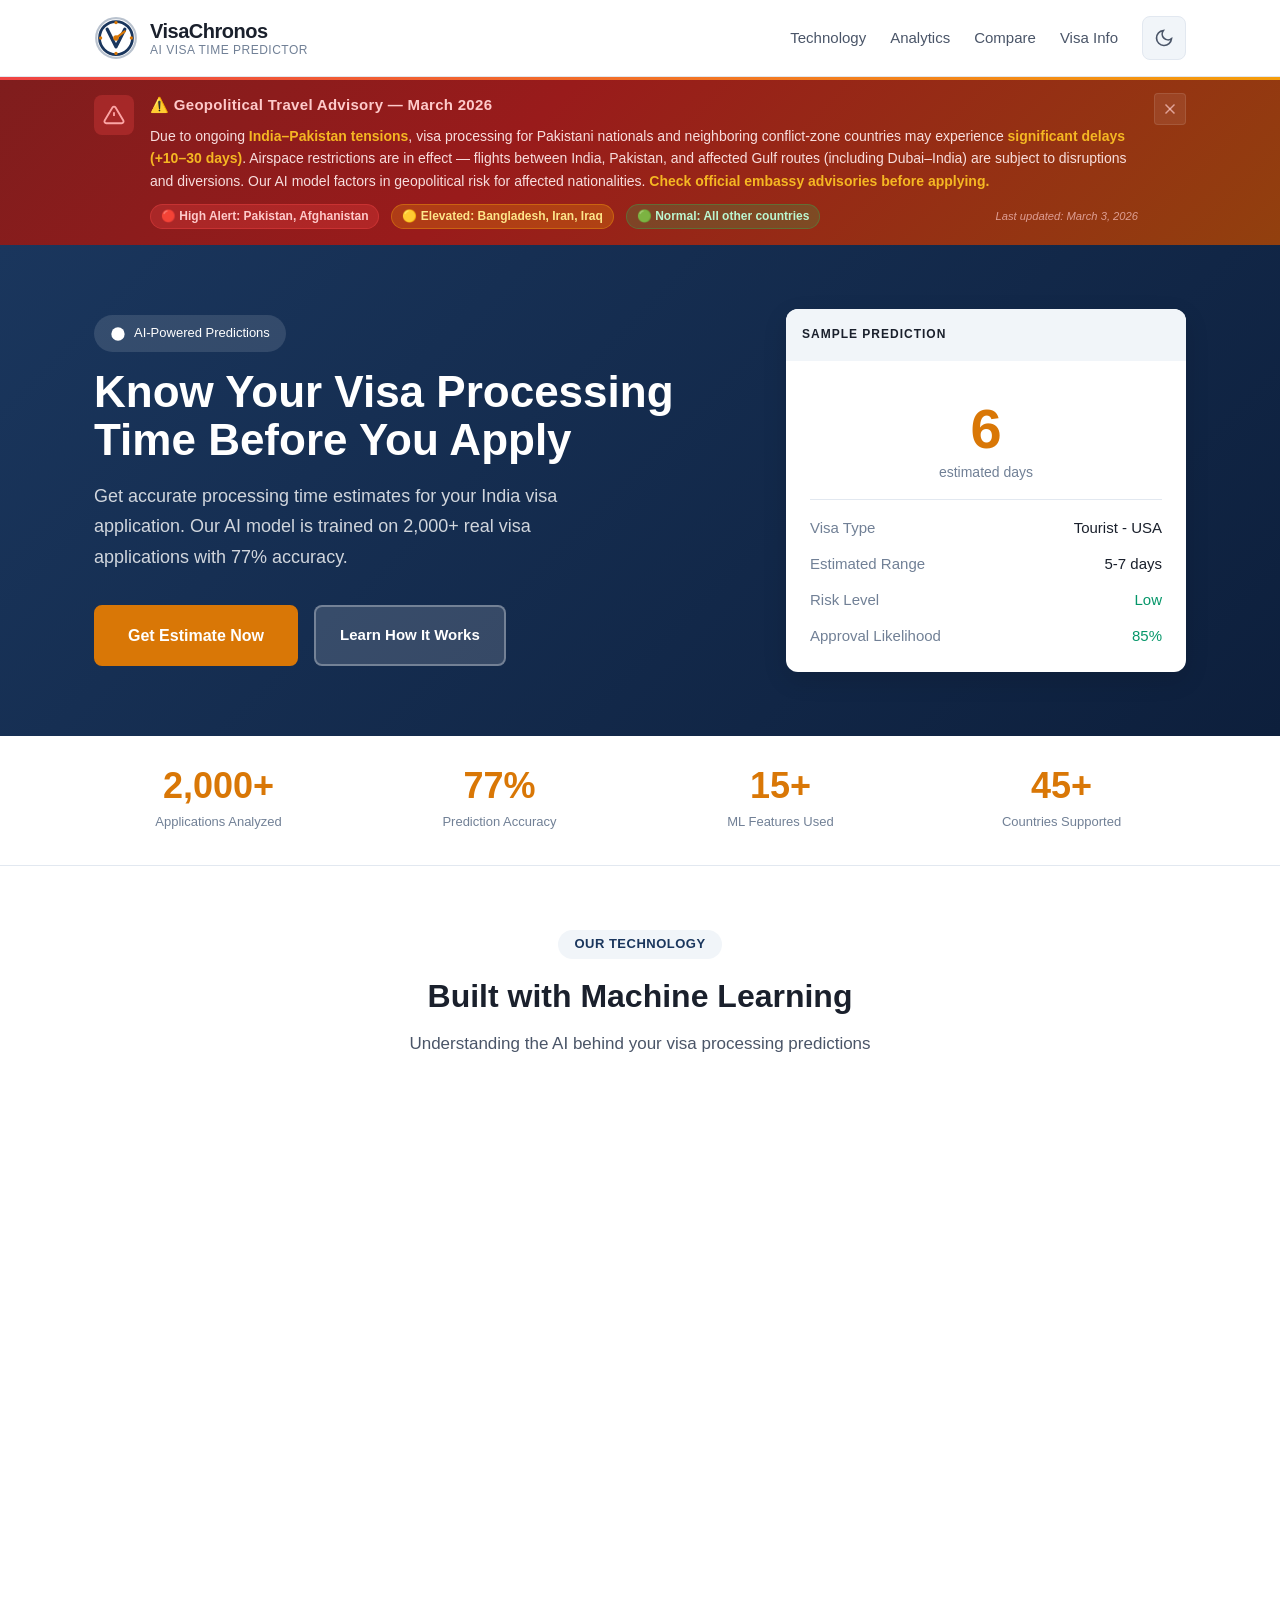
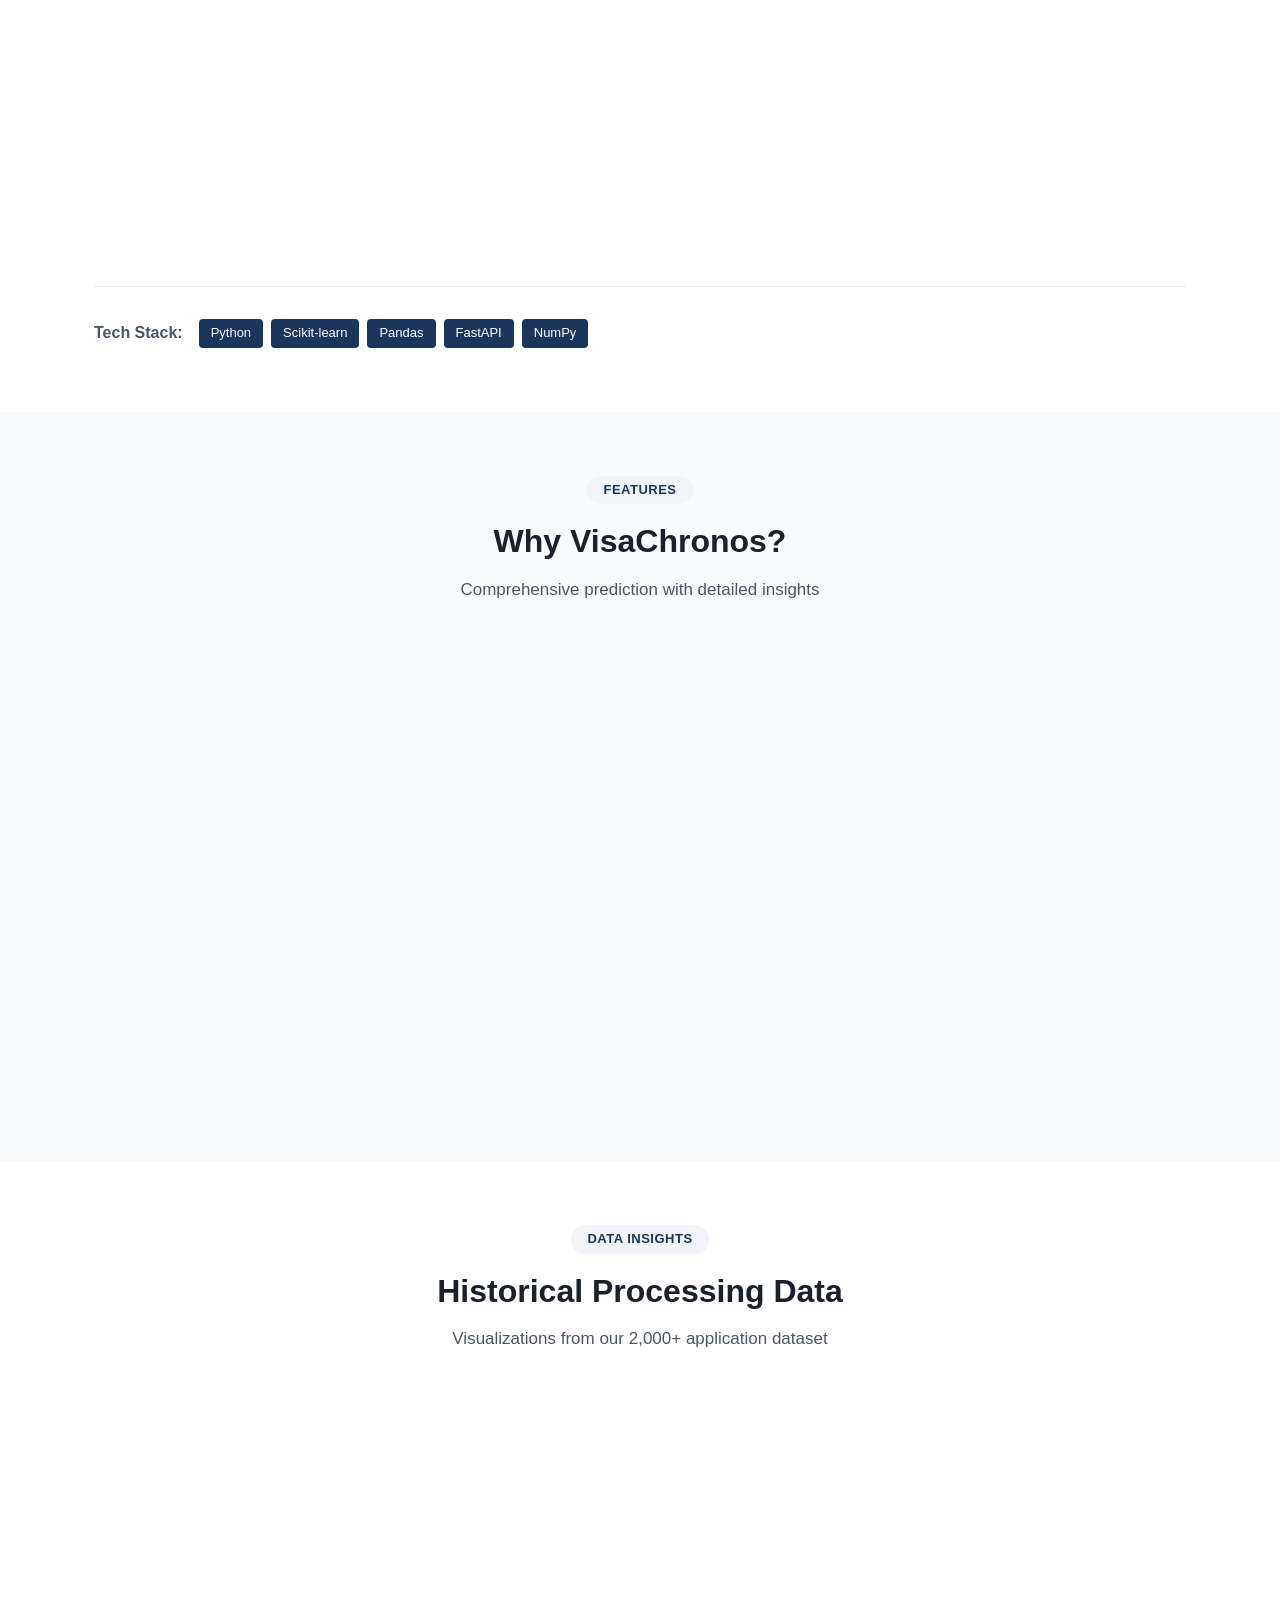
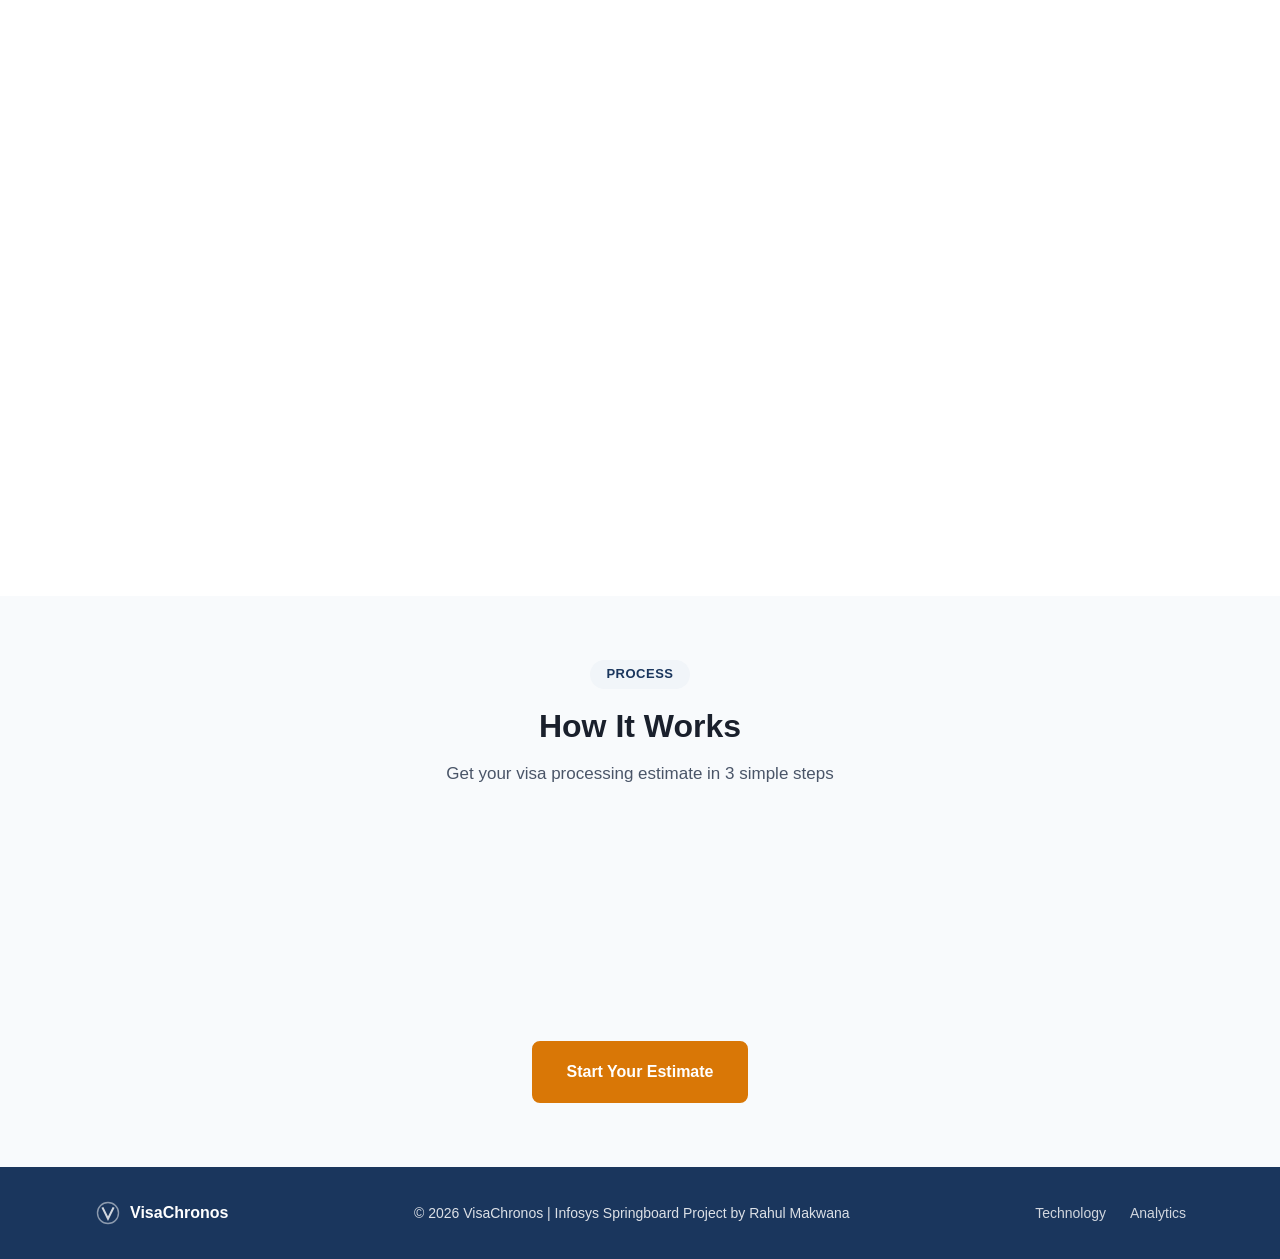
==== webapp/frontend/index.html @ 07a69739 "feat: Add geopolitical travel advisory banner & complete project knowledge guide - Added live travel" ====
<!DOCTYPE html>
<html lang="en">

<head>
    <meta charset="UTF-8">
    <meta name="viewport" content="width=device-width, initial-scale=1.0">
    <meta name="description"
        content="VisaChronos - AI-powered visa processing time prediction for India visa applications. Get accurate estimates based on 2,000+ real applications.">
    <title>VisaChronos | AI Visa Processing Time Predictor</title>
    <link rel="stylesheet" href="styles.css?v=20260212">
</head>

<body>
    <header class="header">
        <div class="container header__inner">
            <a href="/" class="logo">
                <!-- Premium Logo: Stylized VC monogram with clock element -->
                <svg class="logo__icon" width="40" height="40" viewBox="0 0 40 40" fill="none">
                    <!-- Outer ring - clock face -->
                    <circle cx="20" cy="20" r="18" stroke="currentColor" stroke-width="2" fill="none" opacity="0.3" />
                    <circle cx="20" cy="20" r="15" stroke="currentColor" stroke-width="2.5" fill="none" />
                    <!-- Clock hour markers -->
                    <circle cx="20" cy="6" r="1.5" fill="var(--accent)" />
                    <circle cx="34" cy="20" r="1.5" fill="var(--accent)" />
                    <circle cx="20" cy="34" r="1.5" fill="var(--accent)" />
                    <circle cx="6" cy="20" r="1.5" fill="var(--accent)" />
                    <!-- Stylized V shape - main element -->
                    <path d="M12 12L20 28L28 12" stroke="currentColor" stroke-width="3" stroke-linecap="round"
                        stroke-linejoin="round" fill="none" />
                    <!-- Center dot - clock center -->
                    <circle cx="20" cy="20" r="2.5" fill="var(--accent)" />
                    <!-- Clock hand pointing to time -->
                    <line x1="20" y1="20" x2="28" y2="14" stroke="var(--accent)" stroke-width="2"
                        stroke-linecap="round" />
                </svg>
                <div class="logo__text">
                    <span class="logo__name">VisaChronos</span>
                    <span class="logo__tagline">AI Visa Time Predictor</span>
                </div>
            </a>
            <nav class="nav">
                <a href="#technology" class="nav__link">Technology</a>
                <a href="#analytics" class="nav__link">Analytics</a>
                <a href="/compare.html" class="nav__link">Compare</a>
                <a href="/visa-info.html" class="nav__link">Visa Info</a>
                <button class="theme-toggle" id="theme-toggle" aria-label="Toggle dark mode">
                    <svg class="icon-moon" viewBox="0 0 24 24" fill="none" stroke="currentColor" stroke-width="2">
                        <path d="M21 12.79A9 9 0 1 1 11.21 3 7 7 0 0 0 21 12.79z" />
                    </svg>
                    <svg class="icon-sun" viewBox="0 0 24 24" fill="none" stroke="currentColor" stroke-width="2">
                        <circle cx="12" cy="12" r="5" />
                        <path
                            d="M12 1v2M12 21v2M4.22 4.22l1.42 1.42M18.36 18.36l1.42 1.42M1 12h2M21 12h2M4.22 19.78l1.42-1.42M18.36 5.64l1.42-1.42" />
                    </svg>
                </button>
            </nav>
        </div>
    </header>

    <!-- Geopolitical Travel Advisory Banner -->
    <div class="travel-advisory" id="travel-advisory">
        <div class="container travel-advisory__inner">
            <div class="travel-advisory__icon">
                <svg viewBox="0 0 24 24" width="22" height="22" fill="none" stroke="currentColor" stroke-width="2">
                    <path
                        d="M10.29 3.86L1.82 18a2 2 0 0 0 1.71 3h16.94a2 2 0 0 0 1.71-3L13.71 3.86a2 2 0 0 0-3.42 0z" />
                    <line x1="12" y1="9" x2="12" y2="13" />
                    <line x1="12" y1="17" x2="12.01" y2="17" />
                </svg>
            </div>
            <div class="travel-advisory__content">
                <div class="travel-advisory__title">⚠️ Geopolitical Travel Advisory — March 2026</div>
                <div class="travel-advisory__text">
                    Due to ongoing <strong>India–Pakistan tensions</strong>, visa processing for Pakistani nationals and
                    neighboring conflict-zone countries may experience <strong>significant delays (+10–30
                        days)</strong>.
                    Airspace restrictions are in effect — flights between India, Pakistan, and affected Gulf routes
                    (including Dubai–India) are subject to disruptions and diversions.
                    Our AI model factors in geopolitical risk for affected nationalities. <strong>Check official embassy
                        advisories before applying.</strong>
                </div>
                <div class="travel-advisory__meta">
                    <span class="travel-advisory__tag">🔴 High Alert: Pakistan, Afghanistan</span>
                    <span class="travel-advisory__tag travel-advisory__tag--warn">🟡 Elevated: Bangladesh, Iran,
                        Iraq</span>
                    <span class="travel-advisory__tag travel-advisory__tag--info">🟢 Normal: All other countries</span>
                    <span class="travel-advisory__updated">Last updated: March 3, 2026</span>
                </div>
            </div>
            <button class="travel-advisory__close"
                onclick="document.getElementById('travel-advisory').style.display='none'" aria-label="Close advisory">
                <svg viewBox="0 0 24 24" width="18" height="18" fill="none" stroke="currentColor" stroke-width="2">
                    <line x1="18" y1="6" x2="6" y2="18" />
                    <line x1="6" y1="6" x2="18" y2="18" />
                </svg>
            </button>
        </div>
    </div>

    <section class="hero">
        <div class="container hero__inner">
            <div class="hero__content">
                <span class="hero__badge">
                    <svg width="16" height="16" viewBox="0 0 24 24" fill="currentColor">
                        <circle cx="12" cy="12" r="10" />
                    </svg>
                    AI-Powered Predictions
                </span>
                <h1 class="hero__title">Know Your Visa Processing Time Before You Apply</h1>
                <p class="hero__subtitle">
                    Get accurate processing time estimates for your India visa application.
                    Our AI model is trained on 2,000+ real visa applications with 77% accuracy.
                </p>
                <div class="hero__actions">
                    <a href="/predict.html" class="btn btn--accent btn--large">Get Estimate Now</a>
                    <a href="#how-it-works" class="btn btn--ghost">Learn How It Works</a>
                </div>
            </div>

            <div class="demo-card">
                <div class="demo-card__header">Sample Prediction</div>
                <div class="demo-card__body">
                    <div class="demo-card__main">
                        <div class="demo-card__days">6</div>
                        <div class="demo-card__unit">estimated days</div>
                    </div>
                    <div class="demo-card__rows">
                        <div class="demo-card__row">
                            <span>Visa Type</span>
                            <span>Tourist - USA</span>
                        </div>
                        <div class="demo-card__row">
                            <span>Estimated Range</span>
                            <span>5-7 days</span>
                        </div>
                        <div class="demo-card__row">
                            <span>Risk Level</span>
                            <span class="text-success">Low</span>
                        </div>
                        <div class="demo-card__row">
                            <span>Approval Likelihood</span>
                            <span class="text-success">85%</span>
                        </div>
                    </div>
                </div>
            </div>
        </div>
    </section>

    <section class="stats-bar">
        <div class="container stats-bar__inner">
            <div class="stat">
                <div class="stat__value">2,000+</div>
                <div class="stat__label">Applications Analyzed</div>
            </div>
            <div class="stat">
                <div class="stat__value">77%</div>
                <div class="stat__label">Prediction Accuracy</div>
            </div>
            <div class="stat">
                <div class="stat__value">15+</div>
                <div class="stat__label">ML Features Used</div>
            </div>
            <div class="stat">
                <div class="stat__value">45+</div>
                <div class="stat__label">Countries Supported</div>
            </div>
        </div>
    </section>

    <!-- AI/ML Technology Section -->
    <section class="technology section" id="technology">
        <div class="container">
            <div class="section__header">
                <span class="section__badge">Our Technology</span>
                <h2 class="section__title">Built with Machine Learning</h2>
                <p class="section__subtitle">Understanding the AI behind your visa processing predictions</p>
            </div>

            <div class="tech-grid">
                <div class="tech-card tech-card--main reveal">
                    <div class="tech-card__icon">
                        <svg width="28" height="28" viewBox="0 0 28 28" fill="currentColor">
                            <rect x="2" y="2" width="10" height="10" rx="2" />
                            <rect x="16" y="2" width="10" height="10" rx="2" />
                            <rect x="2" y="16" width="10" height="10" rx="2" />
                            <rect x="16" y="16" width="10" height="10" rx="2" />
                        </svg>
                    </div>
                    <h3 class="tech-card__title">Linear Regression Model</h3>
                    <p class="tech-card__text">
                        Our core prediction engine uses Linear Regression trained on 2,000+ visa applications.
                        The model learns patterns between applicant features and actual processing times.
                    </p>
                    <div class="tech-card__stats">
                        <div class="tech-stat">
                            <span class="tech-stat__value">R² = 0.77</span>
                            <span class="tech-stat__label">Model Score</span>
                        </div>
                        <div class="tech-stat">
                            <span class="tech-stat__value">±2.1 days</span>
                            <span class="tech-stat__label">Error Margin</span>
                        </div>
                        <div class="tech-stat">
                            <span class="tech-stat__value">15+</span>
                            <span class="tech-stat__label">Features</span>
                        </div>
                    </div>
                </div>

                <div class="tech-card reveal">
                    <div class="tech-card__icon">
                        <svg width="24" height="24" viewBox="0 0 24 24" fill="currentColor">
                            <path d="M12 2L2 7l10 5 10-5-10-5zM2 17l10 5 10-5M2 12l10 5 10-5" />
                        </svg>
                    </div>
                    <h3 class="tech-card__title">Feature Engineering</h3>
                    <p class="tech-card__text">
                        15+ carefully engineered features including nationality, visa type,
                        seasonal patterns, and application completeness.
                    </p>
                </div>

                <div class="tech-card reveal">
                    <div class="tech-card__icon">
                        <svg width="24" height="24" viewBox="0 0 24 24" fill="currentColor">
                            <circle cx="12" cy="12" r="10" />
                            <path d="M12 6v6l4 2" stroke="white" stroke-width="2" fill="none" />
                        </svg>
                    </div>
                    <h3 class="tech-card__title">Real-Time Prediction</h3>
                    <p class="tech-card__text">
                        Instant predictions via our FastAPI backend. Get your estimate
                        in milliseconds with confidence intervals.
                    </p>
                </div>

                <div class="tech-card reveal">
                    <div class="tech-card__icon">
                        <svg width="24" height="24" viewBox="0 0 24 24" fill="currentColor">
                            <path d="M12 22s8-4 8-10V5l-8-3-8 3v7c0 6 8 10 8 10z" />
                        </svg>
                    </div>
                    <h3 class="tech-card__title">Risk Assessment</h3>
                    <p class="tech-card__text">
                        Custom scoring algorithm evaluates your application profile
                        to estimate approval likelihood and identify risk factors.
                    </p>
                </div>
            </div>

            <div class="tech-stack">
                <span class="tech-stack__label">Tech Stack:</span>
                <div class="tech-stack__items">
                    <span class="tech-badge">Python</span>
                    <span class="tech-badge">Scikit-learn</span>
                    <span class="tech-badge">Pandas</span>
                    <span class="tech-badge">FastAPI</span>
                    <span class="tech-badge">NumPy</span>
                </div>
            </div>
        </div>
    </section>

    <!-- Features Section -->
    <section class="features section" id="features">
        <div class="container">
            <div class="section__header">
                <span class="section__badge">Features</span>
                <h2 class="section__title">Why VisaChronos?</h2>
                <p class="section__subtitle">Comprehensive prediction with detailed insights</p>
            </div>

            <div class="features__grid">
                <div class="feature-card reveal">
                    <div class="feature-card__number">01</div>
                    <h3 class="feature-card__title">AI-Powered Predictions</h3>
                    <p class="feature-card__text">
                        Machine learning model trained on thousands of real visa applications for accurate estimates.
                    </p>
                </div>

                <div class="feature-card reveal">
                    <div class="feature-card__number">02</div>
                    <h3 class="feature-card__title">Historical Comparison</h3>
                    <p class="feature-card__text">
                        Compare your estimate with country and visa type averages from our dataset.
                    </p>
                </div>

                <div class="feature-card reveal">
                    <div class="feature-card__number">03</div>
                    <h3 class="feature-card__title">Confidence Intervals</h3>
                    <p class="feature-card__text">
                        Get not just a single estimate, but a range showing minimum and maximum expected days.
                    </p>
                </div>

                <div class="feature-card reveal">
                    <div class="feature-card__number">04</div>
                    <h3 class="feature-card__title">Risk Assessment</h3>
                    <p class="feature-card__text">
                        Custom scoring algorithm estimates approval likelihood based on your profile.
                    </p>
                </div>

                <div class="feature-card reveal">
                    <div class="feature-card__number">05</div>
                    <h3 class="feature-card__title">Seasonal Adjustments</h3>
                    <p class="feature-card__text">
                        Model accounts for peak season (Oct-Mar) when processing times increase 20-30%.
                    </p>
                </div>

                <div class="feature-card reveal">
                    <div class="feature-card__number">06</div>
                    <h3 class="feature-card__title">Timeline Visualization</h3>
                    <p class="feature-card__text">
                        Visual timeline showing your application date and expected completion date.
                    </p>
                </div>
            </div>
        </div>
    </section>

    <!-- Analytics Section -->
    <section class="analytics section" id="analytics">
        <div class="container">
            <div class="section__header">
                <span class="section__badge">Data Insights</span>
                <h2 class="section__title">Historical Processing Data</h2>
                <p class="section__subtitle">Visualizations from our 2,000+ application dataset</p>
            </div>

            <div class="charts-grid">
                <div class="chart-card reveal">
                    <div class="chart-card__header">
                        <div class="chart-card__title">Processing Time by Visa Type</div>
                        <div class="chart-card__subtitle">Average days per visa category</div>
                    </div>
                    <div class="bar-chart">
                        <div class="bar-chart__item">
                            <div class="bar-chart__value">6.2</div>
                            <div class="bar-chart__bar" style="height: 52%"></div>
                            <div class="bar-chart__label">Tourist</div>
                        </div>
                        <div class="bar-chart__item">
                            <div class="bar-chart__value">8.5</div>
                            <div class="bar-chart__bar" style="height: 71%"></div>
                            <div class="bar-chart__label">Business</div>
                        </div>
                        <div class="bar-chart__item">
                            <div class="bar-chart__value">12.3</div>
                            <div class="bar-chart__bar bar-chart__bar--accent" style="height: 100%"></div>
                            <div class="bar-chart__label">Student</div>
                        </div>
                        <div class="bar-chart__item">
                            <div class="bar-chart__value">10.1</div>
                            <div class="bar-chart__bar" style="height: 82%"></div>
                            <div class="bar-chart__label">Employment</div>
                        </div>
                        <div class="bar-chart__item">
                            <div class="bar-chart__value">5.8</div>
                            <div class="bar-chart__bar" style="height: 47%"></div>
                            <div class="bar-chart__label">Medical</div>
                        </div>
                    </div>
                </div>

                <div class="chart-card reveal">
                    <div class="chart-card__header">
                        <div class="chart-card__title">Seasonal Processing Trends</div>
                        <div class="chart-card__subtitle">Monthly variation in processing times</div>
                    </div>
                    <div class="bar-chart">
                        <div class="bar-chart__item">
                            <div class="bar-chart__value">9.2</div>
                            <div class="bar-chart__bar bar-chart__bar--accent" style="height: 92%"></div>
                            <div class="bar-chart__label">Oct</div>
                        </div>
                        <div class="bar-chart__item">
                            <div class="bar-chart__value">10.1</div>
                            <div class="bar-chart__bar bar-chart__bar--accent" style="height: 100%"></div>
                            <div class="bar-chart__label">Nov</div>
                        </div>
                        <div class="bar-chart__item">
                            <div class="bar-chart__value">9.8</div>
                            <div class="bar-chart__bar bar-chart__bar--accent" style="height: 97%"></div>
                            <div class="bar-chart__label">Dec</div>
                        </div>
                        <div class="bar-chart__item">
                            <div class="bar-chart__value">7.2</div>
                            <div class="bar-chart__bar" style="height: 72%"></div>
                            <div class="bar-chart__label">Apr</div>
                        </div>
                        <div class="bar-chart__item">
                            <div class="bar-chart__value">6.5</div>
                            <div class="bar-chart__bar" style="height: 65%"></div>
                            <div class="bar-chart__label">Jul</div>
                        </div>
                    </div>
                    <div class="mini-stats">
                        <div class="mini-stat">
                            <div class="mini-stat__value">+28%</div>
                            <div class="mini-stat__label">Peak Impact</div>
                        </div>
                        <div class="mini-stat">
                            <div class="mini-stat__value">Oct-Mar</div>
                            <div class="mini-stat__label">Peak Months</div>
                        </div>
                        <div class="mini-stat">
                            <div class="mini-stat__value">Apr-Sep</div>
                            <div class="mini-stat__label">Off-Peak</div>
                        </div>
                    </div>
                </div>

                <div class="chart-card chart-card--full reveal">
                    <div class="chart-card__header">
                        <div class="chart-card__title">Processing Time by Nationality</div>
                        <div class="chart-card__subtitle">Average days for top 8 countries</div>
                    </div>
                    <div class="bar-chart">
                        <div class="bar-chart__item">
                            <div class="bar-chart__value">6.8</div>
                            <div class="bar-chart__bar" style="height: 56%"></div>
                            <div class="bar-chart__label">USA</div>
                        </div>
                        <div class="bar-chart__item">
                            <div class="bar-chart__value">7.2</div>
                            <div class="bar-chart__bar" style="height: 60%"></div>
                            <div class="bar-chart__label">UK</div>
                        </div>
                        <div class="bar-chart__item">
                            <div class="bar-chart__value">8.5</div>
                            <div class="bar-chart__bar" style="height: 71%"></div>
                            <div class="bar-chart__label">Australia</div>
                        </div>
                        <div class="bar-chart__item">
                            <div class="bar-chart__value">9.1</div>
                            <div class="bar-chart__bar" style="height: 76%"></div>
                            <div class="bar-chart__label">Germany</div>
                        </div>
                        <div class="bar-chart__item">
                            <div class="bar-chart__value">10.2</div>
                            <div class="bar-chart__bar bar-chart__bar--accent" style="height: 85%"></div>
                            <div class="bar-chart__label">China</div>
                        </div>
                        <div class="bar-chart__item">
                            <div class="bar-chart__value">5.5</div>
                            <div class="bar-chart__bar" style="height: 46%"></div>
                            <div class="bar-chart__label">Nepal</div>
                        </div>
                        <div class="bar-chart__item">
                            <div class="bar-chart__value">5.8</div>
                            <div class="bar-chart__bar" style="height: 48%"></div>
                            <div class="bar-chart__label">Sri Lanka</div>
                        </div>
                        <div class="bar-chart__item">
                            <div class="bar-chart__value">12.0</div>
                            <div class="bar-chart__bar bar-chart__bar--accent" style="height: 100%"></div>
                            <div class="bar-chart__label">Russia</div>
                        </div>
                    </div>
                </div>
            </div>
        </div>
    </section>

    <!-- How It Works -->
    <section class="steps section" id="how-it-works">
        <div class="container">
            <div class="section__header">
                <span class="section__badge">Process</span>
                <h2 class="section__title">How It Works</h2>
                <p class="section__subtitle">Get your visa processing estimate in 3 simple steps</p>
            </div>

            <div class="steps__grid">
                <div class="step reveal">
                    <div class="step__line"></div>
                    <div class="step__number">1</div>
                    <h3 class="step__title">Enter Your Details</h3>
                    <p class="step__text">
                        Fill in your nationality, visa type, and application details in our simple form.
                    </p>
                </div>

                <div class="step reveal">
                    <div class="step__line"></div>
                    <div class="step__number">2</div>
                    <h3 class="step__title">AI Analysis</h3>
                    <p class="step__text">
                        Our ML model analyzes your profile against 2,000+ historical applications.
                    </p>
                </div>

                <div class="step reveal">
                    <div class="step__number">3</div>
                    <h3 class="step__title">Get Your Estimate</h3>
                    <p class="step__text">
                        Receive your predicted processing time, risk assessment, and comparison data.
                    </p>
                </div>
            </div>

            <div class="steps__cta">
                <a href="/predict.html" class="btn btn--accent btn--large">Start Your Estimate</a>
            </div>
        </div>
    </section>

    <footer class="footer">
        <div class="container footer__inner">
            <div class="footer__brand">
                <svg width="28" height="28" viewBox="0 0 40 40" fill="none">
                    <circle cx="20" cy="20" r="15" stroke="rgba(255,255,255,0.5)" stroke-width="2" fill="none" />
                    <path d="M12 12L20 28L28 12" stroke="rgba(255,255,255,0.8)" stroke-width="3" fill="none" />
                </svg>
                <span>VisaChronos</span>
            </div>
            <p class="footer__text">© 2026 VisaChronos | Infosys Springboard Project by Rahul Makwana</p>
            <div class="footer__links">
                <a href="#technology" class="footer__link">Technology</a>
                <a href="#analytics" class="footer__link">Analytics</a>
            </div>
        </div>
    </footer>

    <!-- Back to Top Button -->
    <button id="back-to-top" class="back-to-top" aria-label="Back to top">
        <svg viewBox="0 0 24 24" fill="none" stroke="currentColor" stroke-width="2.5" stroke-linecap="round"
            stroke-linejoin="round">
            <path d="M18 15l-6-6-6 6" />
        </svg>
    </button>

    <script src="app.js?v=20260211"></script>
</body>

</html>
---- webapp/frontend/styles.css ----
/* 
   VisaChronos - AI Visa Processing Time Predictor
   Professional Design with Dark/Light Theme Toggle
   Author: Rahul Makwana | Infosys Springboard
*/

/* ============================================
   CSS VARIABLES - LIGHT THEME (Default)
   ============================================ */
:root {
  /* Primary Colors */
  --primary: #1a365d;
  --primary-light: #2c5282;
  --primary-dark: #0d1f3c;

  /* Accent */
  --accent: #d97706;
  --accent-light: #f59e0b;
  --accent-dark: #b45309;

  /* Text */
  --text-primary: #1a202c;
  --text-secondary: #4a5568;
  --text-muted: #718096;

  /* Backgrounds */
  --bg-body: #f8fafc;
  --bg-card: #ffffff;
  --bg-elevated: #f1f5f9;

  /* Borders */
  --border: #e2e8f0;
  --border-strong: #cbd5e0;

  /* Status Colors */
  --success: #059669;
  --warning: #d97706;
  --danger: #dc2626;

  /* Spacing */
  --space-1: 4px;
  --space-2: 8px;
  --space-3: 12px;
  --space-4: 16px;
  --space-5: 24px;
  --space-6: 32px;
  --space-8: 48px;
  --space-10: 64px;

  /* Typography */
  --font-sans: -apple-system, BlinkMacSystemFont, "Segoe UI", Roboto, "Helvetica Neue", Arial, sans-serif;
  --font-mono: "SF Mono", Consolas, "Liberation Mono", Menlo, monospace;

  /* Borders */
  --radius-sm: 4px;
  --radius-md: 8px;
  --radius-lg: 12px;
  --radius-full: 9999px;

  /* Shadows */
  --shadow-sm: 0 1px 2px rgba(0, 0, 0, 0.05);
  --shadow-md: 0 4px 12px rgba(0, 0, 0, 0.08);
  --shadow-lg: 0 8px 24px rgba(0, 0, 0, 0.12);

  /* Transitions */
  --transition-fast: 0.15s ease;
  --transition-normal: 0.25s ease;
  --transition-slow: 0.4s ease;
}

/* ============================================
   DARK THEME
   ============================================ */
[data-theme="dark"] {
  --primary: #60a5fa;
  --primary-light: #93c5fd;
  --primary-dark: #3b82f6;

  --accent: #fbbf24;
  --accent-light: #fcd34d;
  --accent-dark: #f59e0b;

  --text-primary: #f1f5f9;
  --text-secondary: #cbd5e0;
  --text-muted: #94a3b8;

  --bg-body: #0f172a;
  --bg-card: #1e293b;
  --bg-elevated: #334155;

  --border: #334155;
  --border-strong: #475569;

  --shadow-sm: 0 1px 2px rgba(0, 0, 0, 0.3);
  --shadow-md: 0 4px 12px rgba(0, 0, 0, 0.4);
  --shadow-lg: 0 8px 24px rgba(0, 0, 0, 0.5);
}

/* ============================================
   BASE RESET
   ============================================ */
*,
*::before,
*::after {
  box-sizing: border-box;
  margin: 0;
  padding: 0;
}

html {
  font-size: 16px;
  scroll-behavior: smooth;
  -webkit-font-smoothing: antialiased;
}

body {
  font-family: var(--font-sans);
  background: var(--bg-body);
  color: var(--text-primary);
  line-height: 1.6;
  min-height: 100vh;
  transition: background var(--transition-normal), color var(--transition-normal);
}

a {
  color: var(--primary);
  text-decoration: none;
  transition: color var(--transition-fast);
}

a:hover {
  color: var(--primary-light);
}

img {
  max-width: 100%;
}

button {
  font-family: inherit;
  cursor: pointer;
  border: none;
  background: none;
}

/* ============================================
   LAYOUT
   ============================================ */
.container {
  max-width: 1140px;
  margin: 0 auto;
  padding: 0 var(--space-5);
}

.section {
  padding: var(--space-10) 0;
}

.section__header {
  text-align: center;
  margin-bottom: var(--space-8);
}

.section__badge {
  display: inline-block;
  background: var(--bg-elevated);
  color: var(--primary);
  padding: var(--space-1) var(--space-4);
  border-radius: var(--radius-full);
  font-size: 0.8125rem;
  font-weight: 600;
  text-transform: uppercase;
  letter-spacing: 0.5px;
  margin-bottom: var(--space-3);
}

.section__title {
  font-size: 2rem;
  font-weight: 700;
  color: var(--text-primary);
  margin-bottom: var(--space-2);
}

.section__subtitle {
  color: var(--text-secondary);
  font-size: 1.0625rem;
  max-width: 600px;
  margin: 0 auto;
}

/* ============================================
   HEADER
   ============================================ */
.header {
  background: var(--bg-card);
  border-bottom: 1px solid var(--border);
  padding: var(--space-4) 0;
  position: sticky;
  top: 0;
  z-index: 100;
  transition: background var(--transition-normal), border var(--transition-normal);
}

.header__inner {
  display: flex;
  align-items: center;
  justify-content: space-between;
}

/* Logo */
.logo {
  display: flex;
  align-items: center;
  gap: var(--space-3);
  text-decoration: none !important;
  border: none !important;
}

.logo:hover {
  text-decoration: none !important;
  border: none !important;
}

.logo__icon {
  width: 44px;
  height: 44px;
  flex-shrink: 0;
}

.logo__text {
  display: flex;
  flex-direction: column;
  line-height: 1.2;
}

.logo__name {
  font-weight: 700;
  font-size: 1.25rem;
  color: var(--text-primary);
  letter-spacing: -0.5px;
  text-decoration: none !important;
}

.logo__tagline {
  font-size: 0.75rem;
  /* Increased from 0.6875rem */
  color: var(--text-muted);
  text-transform: uppercase;
  letter-spacing: 0.5px;
  text-decoration: none !important;
}

/* Navigation */
.nav {
  display: flex;
  align-items: center;
  gap: var(--space-5);
}

.nav__link {
  color: var(--text-secondary);
  font-size: 0.9375rem;
  font-weight: 500;
  padding: var(--space-2) 0;
  position: relative;
}

.nav__link::after {
  content: '';
  position: absolute;
  bottom: 0;
  left: 0;
  width: 0;
  height: 2px;
  background: var(--accent);
  transition: width var(--transition-normal);
}

.nav__link:hover {
  color: var(--text-primary);
  text-decoration: none;
}

.nav__link:hover::after {
  width: 100%;
}

/* Theme Toggle */
.theme-toggle {
  width: 44px;
  height: 44px;
  border-radius: var(--radius-md);
  display: flex;
  align-items: center;
  justify-content: center;
  background: var(--bg-elevated);
  border: 1px solid var(--border);
  color: var(--text-secondary);
  cursor: pointer;
  transition: all var(--transition-fast);
}

.theme-toggle:hover {
  background: var(--bg-card);
  color: var(--accent);
  border-color: var(--accent);
}

.theme-toggle svg {
  width: 20px;
  height: 20px;
}

.theme-toggle .icon-moon {
  display: block;
}

.theme-toggle .icon-sun {
  display: none;
}

[data-theme="dark"] .theme-toggle .icon-moon {
  display: none;
}

[data-theme="dark"] .theme-toggle .icon-sun {
  display: block;
}

/* ============================================
   BUTTONS
   ============================================ */
.btn {
  display: inline-flex;
  align-items: center;
  justify-content: center;
  gap: var(--space-2);
  padding: var(--space-3) var(--space-5);
  font-size: 0.9375rem;
  font-weight: 600;
  border-radius: var(--radius-md);
  border: 2px solid transparent;
  cursor: pointer;
  transition: all var(--transition-fast);
  text-decoration: none;
}

.btn:hover {
  transform: translateY(-2px);
  text-decoration: none;
}

.btn:active {
  transform: translateY(0);
}

.btn--primary {
  background: var(--primary);
  color: white;
  border-color: var(--primary);
}

.btn--primary:hover {
  background: var(--primary-light);
  border-color: var(--primary-light);
}

.btn--accent {
  background: var(--accent);
  color: white;
  border-color: var(--accent);
}

.btn--accent:hover {
  background: var(--accent-light);
  border-color: var(--accent-light);
}

.btn--outline {
  background: transparent;
  color: var(--text-primary);
  border-color: var(--border-strong);
}

.btn--outline:hover {
  background: var(--bg-elevated);
  border-color: var(--primary);
  color: var(--primary);
}

.btn--ghost {
  background: rgba(255, 255, 255, 0.15);
  color: white;
  border-color: rgba(255, 255, 255, 0.3);
}

.btn--ghost:hover {
  background: rgba(255, 255, 255, 0.25);
  border-color: rgba(255, 255, 255, 0.5);
}

.btn--large {
  padding: var(--space-4) var(--space-6);
  font-size: 1rem;
}

.btn svg {
  width: 18px;
  height: 18px;
}

/* ============================================
   HERO
   ============================================ */
.hero {
  background: linear-gradient(135deg, #1a365d 0%, #0d1f3c 100%);
  color: white;
  padding: var(--space-10) 0;
  position: relative;
  overflow: hidden;
}

[data-theme="dark"] .hero {
  background: linear-gradient(135deg, #1e293b 0%, #0f172a 100%);
}

.hero__inner {
  display: grid;
  grid-template-columns: 1fr 400px;
  gap: var(--space-8);
  align-items: center;
}

.hero__badge {
  display: inline-flex;
  align-items: center;
  gap: var(--space-2);
  background: rgba(255, 255, 255, 0.12);
  padding: var(--space-2) var(--space-4);
  border-radius: var(--radius-full);
  font-size: 0.8125rem;
  font-weight: 500;
  margin-bottom: var(--space-4);
  animation: fadeInDown 0.6s ease;
}

.hero__title {
  font-size: 2.75rem;
  font-weight: 700;
  line-height: 1.1;
  margin-bottom: var(--space-4);
  animation: fadeInUp 0.6s ease 0.1s both;
}

.hero__subtitle {
  font-size: 1.125rem;
  color: rgba(255, 255, 255, 0.8);
  margin-bottom: var(--space-6);
  max-width: 500px;
  line-height: 1.7;
  animation: fadeInUp 0.6s ease 0.2s both;
}

.hero__actions {
  display: flex;
  gap: var(--space-4);
  flex-wrap: wrap;
  animation: fadeInUp 0.6s ease 0.3s both;
}

/* Demo Card */
.demo-card {
  background: var(--bg-card);
  border-radius: var(--radius-lg);
  overflow: hidden;
  box-shadow: var(--shadow-lg);
  animation: fadeInRight 0.6s ease 0.3s both;
}

.demo-card__header {
  background: var(--bg-elevated);
  padding: var(--space-4);
  font-weight: 600;
  color: var(--text-primary);
  text-transform: uppercase;
  font-size: 0.75rem;
  letter-spacing: 1px;
}

.demo-card__body {
  padding: var(--space-5);
}

.demo-card__main {
  text-align: center;
  padding: var(--space-4) 0;
  margin-bottom: var(--space-4);
  border-bottom: 1px solid var(--border);
}

.demo-card__days {
  font-size: 3.5rem;
  font-weight: 700;
  color: var(--accent);
  line-height: 1;
}

.demo-card__unit {
  color: var(--text-muted);
  font-size: 0.875rem;
  margin-top: var(--space-1);
}

.demo-card__rows {
  display: flex;
  flex-direction: column;
  gap: var(--space-3);
}

.demo-card__row {
  display: flex;
  justify-content: space-between;
  font-size: 0.9375rem;
  color: var(--text-primary);
}

.demo-card__row span:first-child {
  color: var(--text-muted);
}

.text-success {
  color: var(--success) !important;
}

.text-warning {
  color: var(--warning) !important;
}

.text-danger {
  color: var(--danger) !important;
}

/* ============================================
   ANIMATIONS
   ============================================ */
@keyframes fadeInUp {
  from {
    opacity: 0;
    transform: translateY(20px);
  }

  to {
    opacity: 1;
    transform: translateY(0);
  }
}

@keyframes fadeInDown {
  from {
    opacity: 0;
    transform: translateY(-20px);
  }

  to {
    opacity: 1;
    transform: translateY(0);
  }
}

@keyframes fadeInRight {
  from {
    opacity: 0;
    transform: translateX(30px);
  }

  to {
    opacity: 1;
    transform: translateX(0);
  }
}

@keyframes fadeIn {
  from {
    opacity: 0;
  }

  to {
    opacity: 1;
  }
}

/* Scroll Reveal */
.reveal {
  opacity: 0;
  transform: translateY(30px);
  transition: opacity 0.6s ease, transform 0.6s ease;
}

.reveal.visible {
  opacity: 1;
  transform: translateY(0);
}

/* ============================================
   STATS BAR
   ============================================ */
.stats-bar {
  background: var(--bg-card);
  border-bottom: 1px solid var(--border);
  padding: var(--space-6) 0;
}

.stats-bar__inner {
  display: grid;
  grid-template-columns: repeat(4, 1fr);
  gap: var(--space-6);
  text-align: center;
}

.stat {
  animation: fadeInUp 0.5s ease both;
}

.stat:nth-child(1) {
  animation-delay: 0.1s;
}

.stat:nth-child(2) {
  animation-delay: 0.2s;
}

.stat:nth-child(3) {
  animation-delay: 0.3s;
}

.stat:nth-child(4) {
  animation-delay: 0.4s;
}

.stat__value {
  font-size: 2.25rem;
  font-weight: 700;
  color: var(--accent);
  line-height: 1;
}

.stat__label {
  font-size: 0.8125rem;
  color: var(--text-muted);
  margin-top: var(--space-2);
}

/* ============================================
   TECHNOLOGY SECTION
   ============================================ */
.technology {
  background: var(--bg-card);
}

.tech-grid {
  display: grid;
  grid-template-columns: 1fr 1fr;
  gap: var(--space-5);
}

.tech-card {
  background: var(--bg-elevated);
  border: 1px solid var(--border);
  border-radius: var(--radius-lg);
  padding: var(--space-5);
  transition: transform var(--transition-normal), box-shadow var(--transition-normal);
}

.tech-card:hover {
  transform: translateY(-4px);
  box-shadow: var(--shadow-lg);
}

.tech-card--main {
  grid-column: span 2;
  background: linear-gradient(135deg, var(--primary) 0%, var(--primary-dark) 100%);
  color: white;
  border: none;
}

[data-theme="dark"] .tech-card--main {
  background: linear-gradient(135deg, #3b82f6 0%, #1d4ed8 100%);
}

.tech-card--main .tech-card__text {
  color: rgba(255, 255, 255, 0.85);
}

.tech-card__icon {
  width: 48px;
  height: 48px;
  background: var(--bg-card);
  border-radius: var(--radius-md);
  display: flex;
  align-items: center;
  justify-content: center;
  color: var(--primary);
  margin-bottom: var(--space-4);
}

.tech-card--main .tech-card__icon {
  background: rgba(255, 255, 255, 0.15);
  color: white;
}

.tech-card__title {
  font-size: 1.125rem;
  font-weight: 600;
  margin-bottom: var(--space-2);
}

.tech-card__text {
  color: var(--text-secondary);
  font-size: 0.9375rem;
  line-height: 1.6;
}

.tech-card__stats {
  display: flex;
  gap: var(--space-6);
  margin-top: var(--space-5);
  padding-top: var(--space-5);
  border-top: 1px solid rgba(255, 255, 255, 0.2);
}

.tech-stat__value {
  font-size: 1.25rem;
  font-weight: 700;
  display: block;
}

.tech-stat__label {
  font-size: 0.75rem;
  opacity: 0.8;
  text-transform: uppercase;
}

.tech-stack {
  display: flex;
  align-items: center;
  gap: var(--space-4);
  margin-top: var(--space-6);
  padding-top: var(--space-6);
  border-top: 1px solid var(--border);
  flex-wrap: wrap;
}

.tech-stack__label {
  font-weight: 600;
  color: var(--text-secondary);
}

.tech-stack__items {
  display: flex;
  gap: var(--space-2);
  flex-wrap: wrap;
}

.tech-badge {
  background: var(--primary);
  color: white;
  padding: var(--space-1) var(--space-3);
  border-radius: var(--radius-sm);
  font-size: 0.8125rem;
  font-weight: 500;
}

/* ============================================
   FEATURES
   ============================================ */
.features {
  background: var(--bg-body);
}

.features__grid {
  display: grid;
  grid-template-columns: repeat(3, 1fr);
  gap: var(--space-5);
}

.feature-card {
  background: var(--bg-card);
  border: 1px solid var(--border);
  border-radius: var(--radius-lg);
  padding: var(--space-5);
  transition: all var(--transition-normal);
}

.feature-card:hover {
  transform: translateY(-4px);
  box-shadow: var(--shadow-lg);
  border-color: var(--accent);
}

.feature-card__number {
  font-size: 2rem;
  font-weight: 700;
  color: var(--accent);
  opacity: 0.4;
  margin-bottom: var(--space-3);
}

.feature-card__title {
  font-weight: 600;
  margin-bottom: var(--space-2);
  color: var(--text-primary);
}

.feature-card__text {
  font-size: 0.9375rem;
  color: var(--text-secondary);
  line-height: 1.6;
}

/* ============================================
   CHARTS SECTION
   ============================================ */
.analytics {
  background: var(--bg-card);
}

.charts-grid {
  display: grid;
  grid-template-columns: repeat(2, 1fr);
  gap: var(--space-5);
}

.chart-card {
  background: var(--bg-elevated);
  border: 1px solid var(--border);
  border-radius: var(--radius-lg);
  padding: var(--space-5);
}

.chart-card--full {
  grid-column: span 2;
}

.chart-card__header {
  margin-bottom: var(--space-4);
}

.chart-card__title {
  font-weight: 600;
  color: var(--text-primary);
}

.chart-card__subtitle {
  font-size: 0.8125rem;
  color: var(--text-muted);
}

/* Bar Chart */
.bar-chart {
  display: flex;
  align-items: flex-end;
  justify-content: space-around;
  gap: var(--space-3);
  height: 200px;
  padding: var(--space-4) 0;
}

.bar-chart__item {
  flex: 1;
  display: flex;
  flex-direction: column;
  align-items: center;
  justify-content: flex-end;
  height: 100%;
  gap: var(--space-1);
}

.bar-chart__bar {
  width: 100%;
  max-width: 40px;
  min-height: 8px;
  background: var(--primary);
  border-radius: var(--radius-sm) var(--radius-sm) 0 0;
  transition: height 0.8s ease;
}

.bar-chart__bar--accent {
  background: var(--accent);
}

.bar-chart__label {
  font-size: 0.6875rem;
  color: var(--text-muted);
  text-align: center;
  margin-top: var(--space-1);
}

.bar-chart__value {
  font-size: 0.75rem;
  font-weight: 600;
  color: var(--text-primary);
}

/* Mini Stats */
.mini-stats {
  display: grid;
  grid-template-columns: repeat(3, 1fr);
  gap: var(--space-3);
  margin-top: var(--space-4);
}

.mini-stat {
  text-align: center;
  padding: var(--space-3);
  background: var(--bg-card);
  border-radius: var(--radius-md);
}

.mini-stat__value {
  font-size: 1rem;
  font-weight: 700;
  color: var(--accent);
}

.mini-stat__label {
  font-size: 0.6875rem;
  color: var(--text-muted);
  text-transform: uppercase;
}

/* ============================================
   STEPS SECTION
   ============================================ */
.steps {
  background: var(--bg-body);
}

.steps__grid {
  display: grid;
  grid-template-columns: repeat(3, 1fr);
  gap: var(--space-6);
  position: relative;
}

.step {
  text-align: center;
  position: relative;
}

.step__line {
  position: absolute;
  top: 28px;
  left: 50%;
  width: 100%;
  height: 2px;
  background: var(--border);
}

.step:last-child .step__line {
  display: none;
}

.step__number {
  width: 56px;
  height: 56px;
  background: var(--accent);
  color: white;
  border-radius: 50%;
  display: flex;
  align-items: center;
  justify-content: center;
  font-weight: 700;
  font-size: 1.25rem;
  margin: 0 auto var(--space-4);
  position: relative;
  z-index: 1;
}

.step:hover .step__number {
  transform: none;
  box-shadow: none;
}

.step__title {
  font-weight: 600;
  margin-bottom: var(--space-2);
  color: var(--text-primary);
}

.step__text {
  font-size: 0.9375rem;
  color: var(--text-secondary);
  line-height: 1.6;
}

.steps__cta {
  text-align: center;
  margin-top: var(--space-8);
}

/* ============================================
   FORM PAGE
   ============================================ */
.form-page {
  min-height: 100vh;
}

.form-wrapper {
  max-width: 800px;
  margin: 0 auto;
  padding: var(--space-6) var(--space-5);
}

.form-header {
  text-align: center;
  margin-bottom: var(--space-6);
}

.form-header__title {
  font-size: 1.75rem;
  font-weight: 700;
  margin-bottom: var(--space-2);
  color: var(--text-primary);
}

.form-header__subtitle {
  color: var(--text-secondary);
}

.form-card {
  background: var(--bg-card);
  border: 1px solid var(--border);
  border-radius: var(--radius-lg);
  padding: var(--space-6);
}

.form-section {
  margin-bottom: var(--space-6);
}

.form-section:last-child {
  margin-bottom: 0;
}

.form-section__title {
  font-weight: 600;
  font-size: 1rem;
  color: var(--text-primary);
  margin-bottom: var(--space-4);
  padding-bottom: var(--space-3);
  border-bottom: 1px solid var(--border);
}

.form-row {
  display: grid;
  grid-template-columns: 1fr 1fr;
  gap: var(--space-4);
  margin-bottom: var(--space-4);
}

.form-row:last-child {
  margin-bottom: 0;
}

.form-group {
  display: flex;
  flex-direction: column;
}

.form-label {
  font-size: 0.875rem;
  font-weight: 500;
  color: var(--text-primary);
  margin-bottom: var(--space-2);
}

.form-label .required {
  color: var(--danger);
}

.form-input,
.form-select {
  padding: var(--space-3) var(--space-4);
  border: 2px solid var(--border);
  border-radius: var(--radius-md);
  font-size: 1rem;
  font-family: inherit;
  background: var(--bg-card);
  color: var(--text-primary);
  transition: all var(--transition-fast);
  width: 100%;
}

.form-input:hover,
.form-select:hover {
  border-color: var(--border-strong);
}

.form-input:focus,
.form-select:focus {
  outline: none;
  border-color: var(--accent);
  box-shadow: 0 0 0 4px rgba(217, 119, 6, 0.12);
}

.form-input::placeholder {
  color: var(--text-muted);
}

/* Custom Select Dropdown Styling */
.form-select {
  appearance: none;
  -webkit-appearance: none;
  -moz-appearance: none;
  background-image: url("data:image/svg+xml,%3Csvg xmlns='http://www.w3.org/2000/svg' width='20' height='20' viewBox='0 0 24 24' fill='none' stroke='%234a5568' stroke-width='2' stroke-linecap='round' stroke-linejoin='round'%3E%3Cpath d='M6 9l6 6 6-6'/%3E%3C/svg%3E");
  background-repeat: no-repeat;
  background-position: right 12px center;
  background-size: 20px;
  padding-right: 44px;
  cursor: pointer;
}

[data-theme="dark"] .form-select {
  background-image: url("data:image/svg+xml,%3Csvg xmlns='http://www.w3.org/2000/svg' width='20' height='20' viewBox='0 0 24 24' fill='none' stroke='%2394a3b8' stroke-width='2' stroke-linecap='round' stroke-linejoin='round'%3E%3Cpath d='M6 9l6 6 6-6'/%3E%3C/svg%3E");
}

.form-select:focus {
  background-image: url("data:image/svg+xml,%3Csvg xmlns='http://www.w3.org/2000/svg' width='20' height='20' viewBox='0 0 24 24' fill='none' stroke='%23d97706' stroke-width='2' stroke-linecap='round' stroke-linejoin='round'%3E%3Cpath d='M6 9l6 6 6-6'/%3E%3C/svg%3E");
}

/* Style native dropdown options */
.form-select option {
  background: var(--bg-card);
  color: var(--text-primary);
  padding: var(--space-3);
}

.form-select option:hover,
.form-select option:focus,
.form-select option:checked {
  background: var(--accent);
  color: white;
}

/* Custom Checkbox Styling */
.form-checkbox {
  display: flex;
  align-items: center;
  gap: var(--space-3);
  cursor: pointer;
  font-size: 0.9375rem;
  color: var(--text-primary);
  user-select: none;
}

.form-checkbox input {
  appearance: none;
  -webkit-appearance: none;
  width: 20px;
  height: 20px;
  border: 2px solid var(--border-strong);
  border-radius: var(--radius-sm);
  background: var(--bg-card);
  cursor: pointer;
  transition: all var(--transition-fast);
  position: relative;
  flex-shrink: 0;
}

.form-checkbox input:hover {
  border-color: var(--accent);
}

.form-checkbox input:checked {
  background: var(--accent);
  border-color: var(--accent);
}

.form-checkbox input:checked::after {
  content: '';
  position: absolute;
  left: 6px;
  top: 2px;
  width: 5px;
  height: 10px;
  border: solid white;
  border-width: 0 2px 2px 0;
  transform: rotate(45deg);
}

.form-checkbox input:focus {
  outline: none;
  box-shadow: 0 0 0 3px rgba(217, 119, 6, 0.2);
}

.form-actions {
  display: flex;
  justify-content: center;
  gap: var(--space-3);
  margin-top: var(--space-6);
  padding-top: var(--space-5);
  border-top: 1px solid var(--border);
}

/* ============================================
   RESULTS
   ============================================ */
.results {
  display: none;
  margin-top: var(--space-6);
}

.results.visible {
  display: block;
  animation: fadeInUp 0.4s ease;
}

.results-card {
  background: var(--bg-card);
  border: 2px solid var(--accent);
  border-radius: var(--radius-lg);
  overflow: hidden;
}

.results-header {
  background: var(--accent);
  color: white;
  padding: var(--space-4) var(--space-5);
  font-weight: 600;
}

.results-body {
  padding: var(--space-5);
}

.results-main {
  text-align: center;
  padding-bottom: var(--space-5);
  margin-bottom: var(--space-5);
  border-bottom: 1px solid var(--border);
}

.results-days {
  font-size: 4rem;
  font-weight: 700;
  color: var(--accent);
  line-height: 1;
}

.results-days span {
  font-size: 1.5rem;
  font-weight: 400;
  color: var(--text-muted);
}

.results-range {
  color: var(--text-secondary);
  margin-top: var(--space-2);
}

.results-grid {
  display: grid;
  grid-template-columns: repeat(2, 1fr);
  gap: var(--space-4);
  margin-bottom: var(--space-5);
}

.result-item {
  background: var(--bg-elevated);
  padding: var(--space-4);
  border-radius: var(--radius-md);
  text-align: center;
}

.result-item__label {
  font-size: 0.75rem;
  text-transform: uppercase;
  letter-spacing: 0.5px;
  color: var(--text-muted);
  margin-bottom: var(--space-1);
}

.result-item__value {
  font-size: 1.25rem;
  font-weight: 600;
  color: var(--text-primary);
}

.result-item__value.success {
  color: var(--success);
}

.result-item__value.warning {
  color: var(--warning);
}

.result-item__value.danger {
  color: var(--danger);
}

/* Risk Gauge */
.risk-section {
  padding-top: var(--space-5);
  border-top: 1px solid var(--border);
}

.risk-section__title {
  font-weight: 600;
  margin-bottom: var(--space-3);
  text-align: center;
  color: var(--text-primary);
}

.risk-bar {
  height: 12px;
  background: var(--bg-elevated);
  border-radius: var(--radius-full);
  overflow: hidden;
  position: relative;
}

.risk-bar::before {
  content: '';
  position: absolute;
  inset: 0;
  background: linear-gradient(to right, var(--success) 0%, var(--warning) 50%, var(--danger) 100%);
  opacity: 0.2;
}

.risk-bar__fill {
  height: 100%;
  border-radius: var(--radius-full);
  width: 0%;
  transition: width 0.8s ease;
  position: relative;
}

.risk-bar__fill.low {
  background: var(--success);
}

.risk-bar__fill.medium {
  background: var(--warning);
}

.risk-bar__fill.high {
  background: var(--danger);
}

.risk-labels {
  display: flex;
  justify-content: space-between;
  font-size: 0.75rem;
  color: var(--text-muted);
  margin-top: var(--space-2);
}

/* Feature Importance */
.feature-importance {
  margin-top: var(--space-5);
  padding-top: var(--space-5);
  border-top: 1px solid var(--border);
}

.feature-importance__title {
  font-weight: 600;
  margin-bottom: var(--space-4);
  color: var(--text-primary);
}

.importance-item {
  display: flex;
  align-items: center;
  gap: var(--space-3);
  margin-bottom: var(--space-3);
}

.importance-item:last-child {
  margin-bottom: 0;
}

.importance-item__label {
  width: 100px;
  font-size: 0.8125rem;
  color: var(--text-secondary);
  flex-shrink: 0;
}

.importance-item__bar {
  flex: 1;
  height: 8px;
  background: var(--bg-elevated);
  border-radius: var(--radius-sm);
  overflow: hidden;
}

.importance-item__fill {
  height: 100%;
  background: var(--primary);
  border-radius: var(--radius-sm);
  transition: width 0.6s ease;
}

.importance-item__value {
  width: 40px;
  font-size: 0.75rem;
  font-weight: 600;
  color: var(--text-primary);
  text-align: right;
}

/* Factors */
.factors {
  margin-top: var(--space-5);
  padding-top: var(--space-5);
  border-top: 1px solid var(--border);
}

.factors__title {
  font-weight: 600;
  margin-bottom: var(--space-3);
  color: var(--text-primary);
}

.factors__grid {
  display: grid;
  grid-template-columns: 1fr 1fr;
  gap: var(--space-2);
}

.factor {
  display: flex;
  justify-content: space-between;
  padding: var(--space-2) var(--space-3);
  background: var(--bg-elevated);
  border-radius: var(--radius-sm);
  font-size: 0.875rem;
}

.factor__label {
  color: var(--text-secondary);
}

.factor__value {
  font-weight: 500;
  color: var(--text-primary);
}

/* Timeline */
.timeline-section {
  margin-top: var(--space-5);
  padding-top: var(--space-5);
  border-top: 1px solid var(--border);
}

.timeline-section__title {
  font-weight: 600;
  margin-bottom: var(--space-4);
  color: var(--text-primary);
}

.timeline {
  position: relative;
  padding: var(--space-4) 0;
}

.timeline__track {
  height: 4px;
  background: var(--bg-elevated);
  border-radius: 2px;
  position: relative;
}

.timeline__progress {
  height: 100%;
  background: var(--accent);
  border-radius: 2px;
  transition: width 0.8s ease;
}

.timeline__points {
  display: flex;
  justify-content: space-between;
  margin-top: -12px;
}

.timeline__point {
  text-align: center;
}

.timeline__marker {
  width: 20px;
  height: 20px;
  background: var(--bg-card);
  border: 3px solid var(--border);
  border-radius: 50%;
  margin: 0 auto var(--space-2);
}

.timeline__marker--active {
  background: var(--accent);
  border-color: var(--accent);
}

.timeline__label {
  font-size: 0.75rem;
  font-weight: 600;
  color: var(--text-secondary);
  text-transform: uppercase;
}

.timeline__date {
  font-size: 0.8125rem;
  color: var(--text-primary);
  font-weight: 500;
}

.timeline__summary {
  text-align: center;
  margin-top: var(--space-4);
  padding: var(--space-3);
  background: var(--bg-elevated);
  border-radius: var(--radius-md);
  font-size: 0.9375rem;
  color: var(--text-secondary);
}

.timeline__summary strong {
  color: var(--accent);
}

/* ============================================
   LOADING
   ============================================ */
.loading {
  display: none;
  text-align: center;
  padding: var(--space-6);
}

.loading.visible {
  display: block;
}

.loading__spinner {
  display: inline-block;
  width: 28px;
  height: 28px;
  border: 3px solid var(--border);
  border-top-color: var(--accent);
  border-radius: 50%;
  animation: spin 0.8s linear infinite;
  margin-right: var(--space-3);
  vertical-align: middle;
}

@keyframes spin {
  to {
    transform: rotate(360deg);
  }
}

.loading__text {
  color: var(--text-secondary);
}

/* ============================================
   FOOTER
   ============================================ */
.footer {
  background: var(--primary);
  color: rgba(255, 255, 255, 0.85);
  padding: var(--space-6) 0;
  margin-top: auto;
}

[data-theme="dark"] .footer {
  background: #1e293b;
}

.footer__inner {
  display: flex;
  justify-content: space-between;
  align-items: center;
  flex-wrap: wrap;
  gap: var(--space-4);
}

.footer__brand {
  display: flex;
  align-items: center;
  gap: var(--space-2);
  font-weight: 600;
  color: white;
}

.footer__text {
  font-size: 0.875rem;
}

.footer__links {
  display: flex;
  gap: var(--space-5);
}

.footer__link {
  color: rgba(255, 255, 255, 0.8);
  font-size: 0.875rem;
  transition: color var(--transition-fast);
}

.footer__link:hover {
  color: white;
  text-decoration: none;
}

/* ============================================
   RESPONSIVE
   ============================================ */
@media (max-width: 960px) {
  .hero__inner {
    grid-template-columns: 1fr;
  }

  .demo-card {
    max-width: 380px;
    margin: 0 auto;
  }

  .tech-grid {
    grid-template-columns: 1fr;
  }

  .tech-card--main {
    grid-column: span 1;
  }

  .features__grid {
    grid-template-columns: repeat(2, 1fr);
  }

  .charts-grid {
    grid-template-columns: 1fr;
  }

  .chart-card--full {
    grid-column: span 1;
  }
}

@media (max-width: 768px) {
  .header__inner {
    flex-wrap: wrap;
    gap: var(--space-4);
  }

  .nav {
    order: 3;
    width: 100%;
    justify-content: center;
  }

  .hero__title {
    font-size: 2rem;
  }

  .hero__actions {
    flex-direction: column;
    align-items: stretch;
  }

  .stats-bar__inner {
    grid-template-columns: repeat(2, 1fr);
  }

  .features__grid {
    grid-template-columns: 1fr;
  }

  .steps__grid {
    grid-template-columns: 1fr;
    gap: var(--space-4);
  }

  .step__line {
    display: none;
  }

  .form-row {
    grid-template-columns: 1fr;
  }

  .results-grid,
  .factors__grid {
    grid-template-columns: 1fr;
  }

  .footer__inner {
    flex-direction: column;
    text-align: center;
  }
}

@media (max-width: 480px) {
  .section {
    padding: var(--space-8) 0;
  }

  .hero__title {
    font-size: 1.75rem;
  }

  .results-days {
    font-size: 3rem;
  }

  .mini-stats {
    grid-template-columns: 1fr;
  }

  .timeline__points {
    flex-direction: column;
    gap: var(--space-4);
    margin-top: var(--space-4);
  }

  .timeline__track {
    display: none;
  }
}

/* ============================================
   AI/ML VISUALIZATION SECTIONS
   ============================================ */

/* Section Title */
.section-title {
  font-size: 1rem;
  font-weight: 600;
  color: var(--text-primary);
  margin-bottom: var(--space-4);
  padding-bottom: var(--space-2);
  border-bottom: 2px solid var(--border);
}

/* Model Confidence Section */
.model-confidence-section {
  margin-top: var(--space-6);
  padding-top: var(--space-5);
  border-top: 1px solid var(--border);
}

.confidence-container {
  display: flex;
  align-items: center;
  gap: var(--space-6);
  flex-wrap: wrap;
}

.confidence-gauge {
  position: relative;
  width: 140px;
  height: 140px;
}

.confidence-svg {
  width: 100%;
  height: 100%;
}

.confidence-circle {
  transition: stroke-dashoffset 1.5s ease-out;
}

.confidence-value {
  position: absolute;
  top: 50%;
  left: 50%;
  transform: translate(-50%, -50%);
  text-align: center;
}

.confidence-value span {
  font-size: 2rem;
  font-weight: 700;
  color: var(--success);
}

.confidence-value small {
  display: block;
  font-size: 0.6875rem;
  color: var(--text-muted);
  margin-top: 2px;
}

.confidence-details {
  display: flex;
  gap: var(--space-5);
  flex-wrap: wrap;
}

.confidence-stat {
  text-align: center;
  padding: var(--space-3) var(--space-4);
  background: var(--bg-elevated);
  border-radius: var(--radius-md);
}

.confidence-stat__value {
  display: block;
  font-size: 1.25rem;
  font-weight: 700;
  color: var(--primary);
}

.confidence-stat__label {
  font-size: 0.6875rem;
  color: var(--text-muted);
  text-transform: uppercase;
}

/* Similar Applications Section */
.similar-apps-section {
  margin-top: var(--space-6);
  padding-top: var(--space-5);
  border-top: 1px solid var(--border);
}

.comparison-chart {
  display: flex;
  flex-direction: column;
  gap: var(--space-3);
}

.comparison-item {
  display: grid;
  grid-template-columns: 140px 1fr 70px;
  align-items: center;
  gap: var(--space-3);
}

.comparison-label {
  font-size: 0.8125rem;
  color: var(--text-secondary);
}

.comparison-bar-container {
  height: 24px;
  background: var(--bg-elevated);
  border-radius: var(--radius-sm);
  overflow: hidden;
}

.comparison-bar {
  height: 100%;
  border-radius: var(--radius-sm);
  transition: width 1s ease-out;
}

.comparison-bar--you {
  background: linear-gradient(90deg, var(--primary), var(--primary-light));
}

.comparison-bar--visa {
  background: linear-gradient(90deg, var(--accent), var(--accent-light));
}

.comparison-bar--country {
  background: linear-gradient(90deg, var(--success), #34d399);
}

.comparison-bar--overall {
  background: linear-gradient(90deg, var(--text-muted), var(--text-secondary));
}

.comparison-value {
  font-size: 0.875rem;
  font-weight: 600;
  color: var(--text-primary);
  text-align: right;
}

/* AI Model Insights Section */
.ai-insights-section {
  margin-top: var(--space-6);
  padding-top: var(--space-5);
  border-top: 1px solid var(--border);
}

.insights-grid {
  display: grid;
  grid-template-columns: repeat(3, 1fr);
  gap: var(--space-4);
}

.insight-card {
  text-align: center;
  padding: var(--space-5);
  background: var(--bg-elevated);
  border-radius: var(--radius-lg);
  border: 1px solid var(--border);
  transition: transform var(--transition-fast), box-shadow var(--transition-fast);
}

.insight-card:hover {
  transform: translateY(-4px);
  box-shadow: var(--shadow-md);
}

.insight-icon {
  display: inline-flex;
  align-items: center;
  justify-content: center;
  width: 48px;
  height: 48px;
  border-radius: 50%;
  margin-bottom: var(--space-3);
}

.insight-icon--neural {
  background: linear-gradient(135deg, rgba(99, 102, 241, 0.2), rgba(168, 85, 247, 0.2));
  color: #8b5cf6;
}

.insight-icon--data {
  background: linear-gradient(135deg, rgba(16, 185, 129, 0.2), rgba(52, 211, 153, 0.2));
  color: var(--success);
}

.insight-icon--time {
  background: linear-gradient(135deg, rgba(217, 119, 6, 0.2), rgba(245, 158, 11, 0.2));
  color: var(--accent);
}

.insight-card h4 {
  font-size: 1rem;
  font-weight: 600;
  color: var(--text-primary);
  margin-bottom: var(--space-2);
}

s.insight-card p {
  font-size: 0.8125rem;
  color: var(--text-muted);
  line-height: 1.5;
}

/* Responsive for new sections */
@media (max-width: 640px) {
  .confidence-container {
    flex-direction: column;
    align-items: center;
  }

  .confidence-details {
    justify-content: center;
  }

  .comparison-item {
    grid-template-columns: 1fr;
    gap: var(--space-1);
  }

  .comparison-value {
    text-align: left;
  }

  .insights-grid {
    grid-template-columns: 1fr;
  }
}

/* Reduced motion */
@media (prefers-reduced-motion: reduce) {

  *,
  *::before,
  *::after {
    animation-duration: 0.01ms !important;
    transition-duration: 0.01ms !important;
  }

  html {
    scroll-behavior: auto;
  }
}

/* ============================================
   VISA INFO PAGE STYLES
   ============================================ */

/* Page Hero */
.page-hero {
  background: linear-gradient(135deg, var(--primary) 0%, var(--primary-dark) 100%);
  color: white;
  padding: var(--space-10) 0 var(--space-8);
  text-align: center;
}

.page-hero__title {
  font-size: clamp(2rem, 4vw, 3rem);
  font-weight: 700;
  margin-bottom: var(--space-3);
}

.page-hero__subtitle {
  font-size: 1.125rem;
  opacity: 0.9;
  max-width: 600px;
  margin: 0 auto var(--space-4);
}

.page-hero__updated {
  font-size: 0.875rem;
  opacity: 0.7;
  background: rgba(255, 255, 255, 0.1);
  display: inline-block;
  padding: var(--space-2) var(--space-4);
  border-radius: var(--radius-full);
}

/* Official Portal Section */
.official-portal {
  background: linear-gradient(135deg, var(--accent) 0%, var(--accent-dark) 100%);
  color: white;
  padding: var(--space-6);
  border-radius: var(--radius-lg);
  margin-bottom: var(--space-8);
  text-align: center;
}

.official-portal h2 {
  font-size: 1.5rem;
  margin-bottom: var(--space-3);
}

.official-portal p {
  opacity: 0.95;
  margin-bottom: var(--space-5);
}

.portal-links {
  display: flex;
  flex-wrap: wrap;
  gap: var(--space-3);
  justify-content: center;
}

.portal-link {
  display: inline-flex;
  align-items: center;
  gap: var(--space-2);
  background: rgba(255, 255, 255, 0.2);
  color: white;
  padding: var(--space-3) var(--space-5);
  border-radius: var(--radius-md);
  text-decoration: none;
  font-weight: 500;
  transition: all 0.2s ease;
}

.portal-link:hover {
  background: rgba(255, 255, 255, 0.3);
  transform: translateY(-2px);
}

.portal-link--primary {
  background: white;
  color: var(--primary);
}

.portal-link--primary:hover {
  background: var(--bg-elevated);
}

/* Visa Types Grid */
.visa-types-section {
  margin-bottom: var(--space-8);
}

.visa-types-section h2 {
  font-size: 1.5rem;
  margin-bottom: var(--space-5);
  color: var(--text-primary);
}

.visa-types-grid {
  display: grid;
  grid-template-columns: repeat(auto-fill, minmax(280px, 1fr));
  gap: var(--space-4);
}

.visa-type-card {
  background: var(--bg-card);
  border: 1px solid var(--border);
  border-radius: var(--radius-lg);
  padding: var(--space-5);
  transition: all 0.2s ease;
}

.visa-type-card:hover {
  border-color: var(--accent);
  box-shadow: var(--shadow-lg);
}

.visa-type-card h3 {
  font-size: 1.125rem;
  color: var(--primary);
  margin-bottom: var(--space-2);
}

.visa-duration {
  font-size: 0.875rem;
  color: var(--accent);
  font-weight: 600;
  margin-bottom: var(--space-3);
}

.visa-type-card p {
  font-size: 0.9375rem;
  color: var(--text-secondary);
  margin-bottom: var(--space-3);
}

.processing-time {
  display: inline-block;
  font-size: 0.8125rem;
  background: var(--bg-elevated);
  color: var(--text-muted);
  padding: var(--space-1) var(--space-3);
  border-radius: var(--radius-full);
}

/* Countries Section */
.countries-section {
  margin-bottom: var(--space-8);
}

.countries-section h2 {
  font-size: 1.5rem;
  margin-bottom: var(--space-3);
  color: var(--text-primary);
}

.section-desc {
  color: var(--text-muted);
  margin-bottom: var(--space-5);
}

.countries-grid {
  display: grid;
  grid-template-columns: repeat(auto-fill, minmax(180px, 1fr));
  gap: var(--space-4);
}

.country-card {
  background: var(--bg-card);
  border: 1px solid var(--border);
  border-radius: var(--radius-lg);
  padding: var(--space-4);
  text-align: center;
  transition: all 0.2s ease;
}

.country-card:hover {
  border-color: var(--primary);
  box-shadow: var(--shadow-md);
  transform: translateY(-3px);
}

.country-flag {
  font-size: 2.5rem;
  margin-bottom: var(--space-2);
}

.country-card h3 {
  font-size: 1rem;
  color: var(--text-primary);
  margin-bottom: var(--space-1);
}

.avg-time {
  font-size: 0.8125rem;
  color: var(--success);
  font-weight: 500;
  margin-bottom: var(--space-3);
}

.country-card a {
  font-size: 0.8125rem;
  color: var(--accent);
  text-decoration: none;
  font-weight: 500;
}

.country-card a:hover {
  text-decoration: underline;
}

/* Disclaimer */
.disclaimer {
  background: var(--bg-elevated);
  border-left: 4px solid var(--warning);
  padding: var(--space-5);
  border-radius: 0 var(--radius-md) var(--radius-md) 0;
  margin-top: var(--space-6);
}

.disclaimer h3 {
  font-size: 1rem;
  color: var(--warning);
  margin-bottom: var(--space-3);
}

.disclaimer p {
  font-size: 0.9375rem;
  color: var(--text-secondary);
  margin-bottom: var(--space-2);
}

.last-updated {
  font-size: 0.8125rem;
  color: var(--text-muted);
}

/* Active nav link */
.nav__link--active {
  color: var(--accent) !important;
  font-weight: 600;
}

/* ============================================
   PDF EXPORT / PRINT STYLES
   ============================================ */

.pdf-btn {
  display: inline-flex;
  align-items: center;
  gap: var(--space-2);
  background: var(--primary);
  color: white;
  padding: var(--space-3) var(--space-5);
  border: none;
  border-radius: var(--radius-md);
  font-size: 0.9375rem;
  font-weight: 500;
  cursor: pointer;
  transition: all 0.2s ease;
}

.pdf-btn:hover {
  background: var(--primary-dark);
}

.pdf-btn svg {
  width: 18px;
  height: 18px;
}

/* History Panel */
.history-panel {
  background: var(--bg-card);
  border: 1px solid var(--border);
  border-radius: var(--radius-lg);
  padding: var(--space-5);
  margin-top: var(--space-6);
}

.history-panel h3 {
  font-size: 1.125rem;
  color: var(--text-primary);
  margin-bottom: var(--space-4);
  display: flex;
  align-items: center;
  gap: var(--space-2);
}

.history-list {
  list-style: none;
  padding: 0;
  margin: 0;
}

.history-item {
  display: flex;
  justify-content: space-between;
  align-items: center;
  padding: var(--space-3) 0;
  border-bottom: 1px solid var(--border);
}

.history-item:last-child {
  border-bottom: none;
}

.history-item__info {
  display: flex;
  flex-direction: column;
  gap: var(--space-1);
}

.history-item__visa {
  font-weight: 600;
  color: var(--text-primary);
}

.history-item__date {
  font-size: 0.8125rem;
  color: var(--text-muted);
}

.history-item__days {
  font-size: 1.25rem;
  font-weight: 700;
  color: var(--accent);
}

/* Language Selector */
.lang-selector {
  display: flex;
  align-items: center;
  gap: var(--space-2);
  margin-left: var(--space-4);
}

.lang-selector select {
  background: transparent;
  border: 1px solid var(--border);
  color: inherit;
  padding: var(--space-1) var(--space-2);
  border-radius: var(--radius-sm);
  font-size: 0.8125rem;
  cursor: pointer;
}

/* Print Styles */
@media print {

  .header,
  .footer,
  .theme-toggle,
  .pdf-btn,
  .btn--secondary,
  .nav {
    display: none !important;
  }

  body {
    background: white !important;
    color: black !important;
  }

  .results-panel {
    box-shadow: none !important;
    border: 1px solid #ddd !important;
    break-inside: avoid;
  }

  .prediction-card,
  .mini-stats,
  .importance,
  .factors,
  .timeline-section {
    break-inside: avoid;
  }

  .result-days {
    color: #d97706 !important;
  }
}

/* ============================================
   MONTHLY TRENDS CHART
   ============================================ */

.trends-section {
  background: var(--bg-card);
  border: 1px solid var(--border);
  border-radius: var(--radius-lg);
  padding: var(--space-5);
  margin-top: var(--space-6);
}

.trends-section h3 {
  font-size: 1.125rem;
  color: var(--text-primary);
  margin-bottom: var(--space-4);
}

.trends-chart {
  display: flex;
  align-items: flex-end;
  justify-content: space-between;
  height: 150px;
  gap: var(--space-2);
  padding: var(--space-4) 0;
  border-bottom: 2px solid var(--border);
}

.trend-bar {
  flex: 1;
  display: flex;
  flex-direction: column;
  align-items: center;
  gap: var(--space-1);
}

.trend-bar__fill {
  width: 100%;
  max-width: 40px;
  background: var(--primary-light);
  border-radius: var(--radius-sm) var(--radius-sm) 0 0;
  transition: height 0.5s ease;
}

.trend-bar__fill--current {
  background: var(--accent);
}

.trend-bar__label {
  font-size: 0.6875rem;
  color: var(--text-muted);
  text-align: center;
}

.trend-bar__value {
  font-size: 0.75rem;
  font-weight: 600;
  color: var(--text-primary);
}

/* Responsive for visa info page */
@media (max-width: 768px) {
  .portal-links {
    flex-direction: column;
    align-items: stretch;
  }

  .countries-grid {
    grid-template-columns: repeat(2, 1fr);
  }

  .visa-types-grid {
    grid-template-columns: 1fr;
  }
}

@media (max-width: 480px) {
  .countries-grid {
    grid-template-columns: 1fr;
  }
}

/* ============================================
   PREMIUM FORM STYLING
   ============================================ */

/* Form Card */
.form-card {
  background: var(--bg-card);
  border: 1px solid var(--border);
  border-radius: var(--radius-xl);
  padding: var(--space-8);
  box-shadow: var(--shadow-lg);
}

.form-section {
  margin-bottom: var(--space-6);
}

.form-section__title {
  font-size: 1.125rem;
  font-weight: 600;
  color: var(--text-primary);
  margin-bottom: var(--space-5);
  padding-bottom: var(--space-3);
  border-bottom: 2px solid var(--accent);
  display: inline-block;
}

.form-row {
  display: grid;
  grid-template-columns: repeat(auto-fit, minmax(250px, 1fr));
  gap: var(--space-5);
  margin-bottom: var(--space-5);
}

.form-group {
  position: relative;
}

.form-label {
  display: block;
  font-weight: 500;
  color: var(--text-primary);
  margin-bottom: var(--space-2);
  font-size: 0.9375rem;
}

.required {
  color: var(--accent);
}

/* Premium Input Styling */
.form-input,
select {
  width: 100%;
  padding: 14px 16px;
  font-size: 1rem;
  font-family: inherit;
  color: var(--text-primary);
  background: var(--bg-elevated);
  border: 2px solid var(--border);
  border-radius: var(--radius-md);
  transition: all 0.3s cubic-bezier(0.4, 0, 0.2, 1);
  outline: none;
}

.form-input:hover,
select:hover {
  border-color: var(--border-strong);
  background: var(--bg-card);
}

.form-input:focus,
select:focus {
  border-color: var(--accent);
  background: var(--bg-card);
  box-shadow: 0 0 0 4px rgba(217, 119, 6, 0.15);
}

/* Premium Select Dropdown */
select {
  appearance: none !important;
  -webkit-appearance: none !important;
  -moz-appearance: none !important;
  background-color: var(--bg-elevated) !important;
  background-image: url("data:image/svg+xml,%3Csvg xmlns='http://www.w3.org/2000/svg' width='16' height='16' viewBox='0 0 24 24' fill='none' stroke='%235a6577' stroke-width='2' stroke-linecap='round' stroke-linejoin='round'%3E%3Cpath d='M6 9l6 6 6-6'/%3E%3C/svg%3E") !important;
  background-repeat: no-repeat !important;
  background-position: right 12px center !important;
  background-size: 16px 16px !important;
  padding-right: 40px !important;
  cursor: pointer;
  border: 2px solid var(--border) !important;
}

select:hover {
  border-color: var(--border-strong) !important;
  background-color: var(--bg-card) !important;
}

select:focus {
  border-color: var(--accent) !important;
  background-color: var(--bg-card) !important;
  background-image: url("data:image/svg+xml,%3Csvg xmlns='http://www.w3.org/2000/svg' width='16' height='16' viewBox='0 0 24 24' fill='none' stroke='%23d97706' stroke-width='2' stroke-linecap='round' stroke-linejoin='round'%3E%3Cpath d='M6 9l6 6 6-6'/%3E%3C/svg%3E") !important;
  outline: none;
}

/* Removed shimmer animation for cleaner look */

/* Animated Placeholder Effect */
.form-input::placeholder,
select option:first-child {
  color: var(--text-muted);
  font-style: italic;
}

/* Removed shimmer loading animation for cleaner look */

/* Custom Validation Styling - NO MORE BORING YELLOW BOX! */
.form-input:invalid:not(:placeholder-shown),
select:invalid:not(:focus) {
  border-color: var(--danger);
}

.form-input:valid,
select:valid {
  border-color: var(--success);
}

/* Hide browser default validation */
.form-input:invalid,
select:invalid {
  box-shadow: none;
}

/* Custom validation message */
.validation-message {
  display: none;
  position: absolute;
  bottom: -28px;
  left: 0;
  font-size: 0.8125rem;
  color: var(--danger);
  padding: 4px 12px;
  background: rgba(220, 38, 38, 0.1);
  border-radius: var(--radius-sm);
  animation: slideIn 0.3s ease;
}

@keyframes slideIn {
  from {
    opacity: 0;
    transform: translateX(-10px);
  }

  to {
    opacity: 1;
    transform: translateX(0);
  }
}

.form-group.error .validation-message {
  display: block;
}

/* Checkbox Premium Styling */
.form-checkbox {
  display: flex;
  align-items: center;
  gap: var(--space-3);
  cursor: pointer;
  padding: var(--space-3);
  border-radius: var(--radius-md);
  transition: background 0.2s ease;
}

.form-checkbox:hover {
  background: var(--bg-elevated);
}

.form-checkbox input[type="checkbox"] {
  appearance: none;
  -webkit-appearance: none;
  width: 22px;
  height: 22px;
  border: 2px solid var(--border-strong);
  border-radius: var(--radius-sm);
  cursor: pointer;
  position: relative;
  transition: all 0.2s ease;
  flex-shrink: 0;
}

.form-checkbox input[type="checkbox"]:checked {
  background: var(--accent);
  border-color: var(--accent);
}

.form-checkbox input[type="checkbox"]:checked::after {
  content: '✓';
  position: absolute;
  top: 50%;
  left: 50%;
  transform: translate(-50%, -50%);
  color: white;
  font-size: 14px;
  font-weight: bold;
}

.form-checkbox input[type="checkbox"]:focus {
  box-shadow: 0 0 0 3px rgba(217, 119, 6, 0.2);
}

/* Submit Button Premium */
.form-submit {
  display: flex;
  justify-content: center;
  margin-top: var(--space-6);
}

.form-submit .btn {
  min-width: 250px;
  padding: 16px 40px;
  font-size: 1.0625rem;
  font-weight: 600;
  position: relative;
  overflow: hidden;
}

.form-submit .btn::before {
  content: '';
  position: absolute;
  top: 0;
  left: -100%;
  width: 100%;
  height: 100%;
  background: linear-gradient(90deg,
      transparent,
      rgba(255, 255, 255, 0.2),
      transparent);
  transition: left 0.5s ease;
}

.form-submit .btn:hover::before {
  left: 100%;
}

/* Dark mode adjustments */
[data-theme="dark"] .form-input,
[data-theme="dark"] select {
  background: var(--bg-elevated);
}

[data-theme="dark"] select {
  background-image: url("data:image/svg+xml,%3Csvg xmlns='http://www.w3.org/2000/svg' width='20' height='20' viewBox='0 0 24 24' fill='none' stroke='%2394a3b8' stroke-width='2.5' stroke-linecap='round' stroke-linejoin='round'%3E%3Cpath d='M6 9l6 6 6-6'/%3E%3C/svg%3E");
}

[data-theme="dark"] select:focus {
  background-image: url("data:image/svg+xml,%3Csvg xmlns='http://www.w3.org/2000/svg' width='20' height='20' viewBox='0 0 24 24' fill='none' stroke='%23f59e0b' stroke-width='2.5' stroke-linecap='round' stroke-linejoin='round'%3E%3Cpath d='M6 9l6 6 6-6'/%3E%3C/svg%3E");
}

/* Select Option Styling (when dropdown is open) */
select option {
  padding: 12px 16px;
  background: var(--bg-card);
  color: var(--text-primary);
}

select option:hover,
select option:focus {
  background: var(--accent) !important;
  color: white !important;
}

/* Placeholder text slide animation */
@keyframes slideText {

  0%,
  100% {
    transform: translateX(0);
    opacity: 1;
  }

  50% {
    transform: translateX(5px);
    opacity: 0.7;
  }
}

.form-input:placeholder-shown::placeholder {
  animation: slideText 3s ease-in-out infinite;
}

/* Form Header */
.form-header {
  text-align: center;
  margin-bottom: var(--space-8);
}

.form-header__title {
  font-size: clamp(1.75rem, 3vw, 2.25rem);
  font-weight: 700;
  color: var(--text-primary);
  margin-bottom: var(--space-3);
}

.form-header__subtitle {
  font-size: 1.0625rem;
  color: var(--text-secondary);
}

/* ============================================
   COUNTRY COMPARISON PAGE
   ============================================ */

.compare-page {
  padding: var(--space-8) 0;
  min-height: calc(100vh - 200px);
}

.compare-header {
  text-align: center;
  margin-bottom: var(--space-8);
}

.compare-header__title {
  font-size: clamp(1.75rem, 4vw, 2.5rem);
  font-weight: 700;
  color: var(--text-primary);
  margin-bottom: var(--space-3);
}

.compare-header__subtitle {
  font-size: 1.125rem;
  color: var(--text-secondary);
}

/* Country Selector */
.compare-selector {
  background: var(--bg-card);
  border: 1px solid var(--border);
  border-radius: var(--radius-xl);
  padding: var(--space-6);
  margin-bottom: var(--space-8);
}

.compare-selector__title {
  font-size: 1.125rem;
  font-weight: 600;
  color: var(--text-primary);
  margin-bottom: var(--space-5);
}

.compare-selector__grid {
  display: grid;
  grid-template-columns: repeat(auto-fit, minmax(200px, 1fr));
  gap: var(--space-4);
  margin-bottom: var(--space-5);
}

.compare-selector__item {
  display: flex;
  flex-direction: column;
  gap: var(--space-2);
}

.compare-selector__actions {
  display: flex;
  justify-content: center;
  margin-top: var(--space-4);
}

.compare-selector__actions .btn {
  display: flex;
  align-items: center;
  gap: var(--space-2);
  padding: 14px 32px;
}

/* Results Section */
.compare-results {
  margin-top: var(--space-8);
}

.compare-section__title {
  font-size: 1.25rem;
  font-weight: 600;
  color: var(--text-primary);
  margin-bottom: var(--space-5);
}

/* Bar Chart */
.compare-chart-section {
  background: var(--bg-card);
  border: 1px solid var(--border);
  border-radius: var(--radius-xl);
  padding: var(--space-6);
  margin-bottom: var(--space-6);
}

.compare-chart {
  display: flex;
  flex-direction: column;
  gap: var(--space-4);
}

.compare-bar {
  display: flex;
  align-items: center;
  gap: var(--space-4);
}

.compare-bar__label {
  min-width: 140px;
  font-weight: 500;
  color: var(--text-primary);
  font-size: 0.9375rem;
}

.compare-bar__track {
  flex: 1;
  height: 40px;
  background: var(--bg-elevated);
  border-radius: var(--radius-md);
  overflow: hidden;
}

.compare-bar__fill {
  height: 100%;
  border-radius: var(--radius-md);
  display: flex;
  align-items: center;
  justify-content: flex-end;
  padding-right: var(--space-3);
  transition: width 0.8s ease;
  animation: barGrow 0.8s ease-out;
}

@keyframes barGrow {
  from {
    width: 0 !important;
  }
}

.compare-bar__value {
  font-weight: 600;
  font-size: 0.875rem;
  color: white;
  text-shadow: 0 1px 2px rgba(0, 0, 0, 0.2);
}

.compare-chart__note {
  font-size: 0.8125rem;
  color: var(--text-muted);
  margin-top: var(--space-4);
  text-align: center;
  font-style: italic;
}

/* Stats Table */
.compare-table-section {
  background: var(--bg-card);
  border: 1px solid var(--border);
  border-radius: var(--radius-xl);
  padding: var(--space-6);
  margin-bottom: var(--space-6);
}

.compare-table-wrapper {
  overflow-x: auto;
}

.compare-table {
  width: 100%;
  border-collapse: collapse;
}

.compare-table th,
.compare-table td {
  padding: var(--space-3) var(--space-4);
  text-align: left;
  border-bottom: 1px solid var(--border);
}

.compare-table th {
  font-weight: 600;
  color: var(--text-secondary);
  font-size: 0.8125rem;
  text-transform: uppercase;
  letter-spacing: 0.5px;
  background: var(--bg-elevated);
}

.compare-table td {
  color: var(--text-primary);
  font-size: 0.9375rem;
}

.compare-table tbody tr:hover {
  background: var(--bg-elevated);
}

/* Risk Badges */
.risk-badge {
  display: inline-block;
  padding: 4px 12px;
  border-radius: 20px;
  font-size: 0.75rem;
  font-weight: 600;
  text-transform: uppercase;
}

.risk-low {
  background: rgba(16, 185, 129, 0.15);
  color: var(--success);
}

.risk-medium {
  background: rgba(217, 119, 6, 0.15);
  color: var(--accent);
}

.risk-high {
  background: rgba(220, 38, 38, 0.15);
  color: var(--danger);
}

/* Insights Section */
.compare-insights {
  background: var(--bg-card);
  border: 1px solid var(--border);
  border-radius: var(--radius-xl);
  padding: var(--space-6);
}

.compare-insights__grid {
  display: grid;
  grid-template-columns: repeat(auto-fit, minmax(200px, 1fr));
  gap: var(--space-4);
}

.insight-card {
  background: var(--bg-elevated);
  border-radius: var(--radius-lg);
  padding: var(--space-5);
  text-align: center;
  transition: transform 0.2s ease;
}

.insight-card:hover {
  transform: translateY(-4px);
}

.insight-card__icon {
  font-size: 2rem;
  margin-bottom: var(--space-3);
}

.insight-card__title {
  font-size: 0.8125rem;
  font-weight: 600;
  color: var(--text-secondary);
  text-transform: uppercase;
  letter-spacing: 0.5px;
  margin-bottom: var(--space-2);
}

.insight-card__value {
  font-size: 1.25rem;
  font-weight: 700;
  color: var(--text-primary);
  margin-bottom: var(--space-1);
}

.insight-card__detail {
  font-size: 0.8125rem;
  color: var(--text-muted);
}

.insight-card--fastest {
  border-left: 4px solid var(--success);
}

.insight-card--slowest {
  border-left: 4px solid var(--danger);
}

.insight-card--diff {
  border-left: 4px solid var(--accent);
}

.insight-card--risk {
  border-left: 4px solid var(--primary);
}

/* Responsive */
@media (max-width: 768px) {
  .compare-selector__grid {
    grid-template-columns: 1fr;
  }

  .compare-bar {
    flex-direction: column;
    align-items: flex-start;
  }

  .compare-bar__label {
    min-width: auto;
  }

  .compare-bar__track {
    width: 100%;
  }
}

/* ============================================
   CUSTOM STYLED DROPDOWN
   ============================================ */

.custom-select {
  position: relative;
  width: 100%;
}

.custom-select__trigger {
  display: flex;
  align-items: center;
  justify-content: space-between;
  gap: var(--space-3);
  width: 100%;
  padding: 14px 16px;
  background: var(--bg-elevated);
  border: 2px solid var(--border);
  border-radius: var(--radius-lg);
  cursor: pointer;
  transition: all 0.2s ease;
  font-size: 0.9375rem;
  color: var(--text-primary);
}

.custom-select__trigger:hover {
  border-color: var(--border-strong);
  background: var(--bg-card);
}

.custom-select.open .custom-select__trigger {
  border-color: var(--accent);
  border-bottom-left-radius: 0;
  border-bottom-right-radius: 0;
}

.custom-select__value {
  display: flex;
  align-items: center;
  gap: var(--space-2);
  flex: 1;
  overflow: hidden;
  text-overflow: ellipsis;
  white-space: nowrap;
}

.custom-select__placeholder {
  color: var(--text-muted);
  font-style: italic;
}

.custom-select__arrow {
  width: 20px;
  height: 20px;
  flex-shrink: 0;
  transition: transform 0.2s ease;
  color: var(--text-muted);
}

.custom-select.open .custom-select__arrow {
  transform: rotate(180deg);
  color: var(--accent);
}

/* Dropdown Panel */
.custom-select__dropdown {
  position: absolute;
  top: 100%;
  left: 0;
  right: 0;
  background: var(--bg-card);
  border: 2px solid var(--accent);
  border-top: none;
  border-radius: 0 0 var(--radius-lg) var(--radius-lg);
  max-height: 0;
  overflow: hidden;
  opacity: 0;
  z-index: 1000;
  transition: all 0.25s ease;
}

.custom-select.open .custom-select__dropdown {
  max-height: 320px;
  opacity: 1;
}

/* Search Box */
.custom-select__search {
  padding: var(--space-3);
  border-bottom: 1px solid var(--border);
  position: sticky;
  top: 0;
  background: var(--bg-card);
  z-index: 1;
}

.custom-select__search-input {
  width: 100%;
  padding: 10px 12px 10px 36px;
  border: 1px solid var(--border);
  border-radius: var(--radius-md);
  background: var(--bg-elevated);
  font-size: 0.875rem;
  color: var(--text-primary);
  transition: border-color 0.2s ease;
}

.custom-select__search-input:focus {
  outline: none;
  border-color: var(--accent);
}

.custom-select__search-input::placeholder {
  color: var(--text-muted);
}

.custom-select__search-icon {
  position: absolute;
  left: var(--space-5);
  top: 50%;
  transform: translateY(-50%);
  width: 16px;
  height: 16px;
  color: var(--text-muted);
  pointer-events: none;
}

/* Options List */
.custom-select__options {
  max-height: 240px;
  overflow-y: auto;
  padding: var(--space-2) 0;
}

.custom-select__option {
  display: flex;
  align-items: center;
  gap: var(--space-3);
  padding: 12px 16px;
  cursor: pointer;
  transition: background 0.15s ease;
  font-size: 0.9375rem;
  color: var(--text-primary);
}

.custom-select__option:hover {
  background: var(--bg-elevated);
}

.custom-select__option.selected {
  background: rgba(217, 119, 6, 0.1);
  color: var(--accent);
  font-weight: 500;
}

.custom-select__option.hidden {
  display: none;
}

.custom-select__option-flag {
  font-size: 1.25rem;
  line-height: 1;
}

.custom-select__option-text {
  flex: 1;
}

/* Scrollbar styling */
.custom-select__options::-webkit-scrollbar {
  width: 6px;
}

.custom-select__options::-webkit-scrollbar-track {
  background: var(--bg-elevated);
  border-radius: 3px;
}

.custom-select__options::-webkit-scrollbar-thumb {
  background: var(--border-strong);
  border-radius: 3px;
}

.custom-select__options::-webkit-scrollbar-thumb:hover {
  background: var(--text-muted);
}

/* No Results */
.custom-select__no-results {
  padding: var(--space-4);
  text-align: center;
  color: var(--text-muted);
  font-size: 0.875rem;
  font-style: italic;
}

/* Hidden native select for form submission */
.custom-select select.native-select {
  position: absolute;
  opacity: 0;
  width: 0;
  height: 0;
  pointer-events: none;
}

/* Force remove glow/shadow from buttons in light theme */
body:not([data-theme='dark']) .btn,
body:not([data-theme='dark']) button {
  box-shadow: none !important;
  animation: none !important;
  filter: none !important;
}

body:not([data-theme='dark']) .btn:hover,
body:not([data-theme='dark']) button:hover,
body:not([data-theme='dark']) .btn:focus,
body:not([data-theme='dark']) button:focus {
  box-shadow: none !important;
  filter: none !important;
}

/* ============================================
   BACK TO TOP BUTTON
   ============================================ */
.back-to-top {
  position: fixed;
  bottom: 2rem;
  right: 2rem;
  width: 48px;
  height: 48px;
  border-radius: 50%;
  background: var(--accent);
  color: #fff;
  border: none;
  cursor: pointer;
  display: flex;
  align-items: center;
  justify-content: center;
  opacity: 0;
  visibility: hidden;
  transform: translateY(20px);
  transition: opacity 0.3s, visibility 0.3s, transform 0.3s, background 0.3s;
  z-index: 999;
  box-shadow: 0 4px 15px rgba(0, 0, 0, 0.2);
}

.back-to-top.visible {
  opacity: 1;
  visibility: visible;
  transform: translateY(0);
}

.back-to-top:hover {
  background: var(--primary);
  transform: translateY(-3px);
  box-shadow: 0 6px 20px rgba(0, 0, 0, 0.3);
}

.back-to-top svg {
  width: 22px;
  height: 22px;
}

@media (max-width: 768px) {
  .back-to-top {
    bottom: 1.2rem;
    right: 1.2rem;
    width: 42px;
    height: 42px;
  }
}

/* ============================================
   AI-GENERATED SUMMARY
   ============================================ */
.ai-summary-section {
  margin-top: 32px;
}

.ai-summary {
  background: var(--card-bg);
  border-radius: 16px;
  padding: 24px 28px;
  border-left: 4px solid;
  border-image: linear-gradient(180deg, var(--accent), #a855f7) 1;
  position: relative;
}

.ai-summary__text {
  font-size: 1rem;
  line-height: 1.75;
  color: var(--text-primary);
}

.ai-summary__text strong {
  color: var(--accent);
  font-weight: 600;
}

.ai-summary__badge {
  display: inline-flex;
  align-items: center;
  gap: 6px;
  margin-top: 16px;
  padding: 4px 12px;
  background: rgba(168, 85, 247, 0.1);
  border-radius: 20px;
  font-size: 0.75rem;
  color: #a855f7;
  font-weight: 500;
}

/* ============================================
   WATERFALL CHART
   ============================================ */
.waterfall-section {
  margin-top: 32px;
}

.section-subtitle {
  font-size: 0.875rem;
  color: var(--text-muted);
  margin-bottom: 20px;
}

.waterfall-chart {
  display: flex;
  flex-direction: column;
  gap: 10px;
}

.waterfall-row {
  display: grid;
  grid-template-columns: 120px 1fr 65px;
  align-items: center;
  gap: 12px;
  font-size: 0.875rem;
}

.waterfall-row--total {
  margin-top: 8px;
  padding-top: 12px;
  border-top: 2px solid var(--border);
  font-weight: 700;
}

.waterfall-label {
  color: var(--text-secondary);
  font-weight: 500;
  text-align: right;
}

.waterfall-bar-container {
  position: relative;
  height: 28px;
  background: var(--bg-secondary);
  border-radius: 6px;
  overflow: hidden;
}

.waterfall-bar-baseline {
  position: absolute;
  top: 0;
  bottom: 0;
  width: 2px;
  background: var(--text-muted);
  z-index: 2;
}

.waterfall-bar {
  position: absolute;
  top: 4px;
  bottom: 4px;
  border-radius: 4px;
  transition: width 0.8s ease;
}

.waterfall-bar--positive {
  background: linear-gradient(90deg, #ef4444, #f97316);
}

.waterfall-bar--negative {
  background: linear-gradient(90deg, #22c55e, #10b981);
}

.waterfall-bar--total {
  background: linear-gradient(90deg, var(--accent), #f97316);
}

.waterfall-value {
  font-weight: 600;
  text-align: left;
}

.waterfall-value--positive {
  color: #ef4444;
}

.waterfall-value--negative {
  color: #22c55e;
}

.waterfall-value--total {
  color: var(--accent);
  font-size: 1rem;
}

/* ============================================
   WHAT-IF SCENARIO ANALYSIS
   ============================================ */
.whatif-section {
  margin-top: 32px;
}

.whatif-grid {
  display: grid;
  grid-template-columns: 1fr;
  gap: 12px;
}

.whatif-card {
  display: grid;
  grid-template-columns: 1fr 80px;
  align-items: center;
  gap: 16px;
  background: var(--card-bg);
  border-radius: 12px;
  padding: 16px 20px;
  border: 1px solid var(--border);
  transition: transform 0.2s, box-shadow 0.2s;
}

.whatif-card:hover {
  transform: translateY(-2px);
  box-shadow: 0 4px 16px rgba(0, 0, 0, 0.1);
}

.whatif-card--current {
  border-color: var(--accent);
  background: rgba(255, 153, 0, 0.05);
}

.whatif-card--better {
  border-color: #22c55e;
}

.whatif-card--worse {
  border-color: #ef4444;
}

.whatif-icon {
  width: 40px;
  height: 40px;
  border-radius: 10px;
  display: flex;
  align-items: center;
  justify-content: center;
  font-size: 1.25rem;
}

.whatif-icon--current {
  background: rgba(255, 153, 0, 0.15);
}

.whatif-icon--express {
  background: rgba(59, 130, 246, 0.15);
}

.whatif-icon--docs {
  background: rgba(239, 68, 68, 0.15);
}

.whatif-icon--season {
  background: rgba(168, 85, 247, 0.15);
}

.whatif-info {
  min-width: 0;
}

.whatif-info h4 {
  font-size: 0.9rem;
  font-weight: 600;
  color: var(--text-primary);
  margin: 0 0 4px;
}

.whatif-info p {
  font-size: 0.8rem;
  color: var(--text-muted);
  margin: 0;
}

.whatif-result {
  text-align: right;
}

.whatif-result__days {
  font-size: 1.2rem;
  font-weight: 700;
}

.whatif-result__days--current {
  color: var(--accent);
}

.whatif-result__days--better {
  color: #22c55e;
}

.whatif-result__days--worse {
  color: #ef4444;
}

.whatif-result__diff {
  font-size: 0.75rem;
  font-weight: 500;
}

.whatif-loading {
  display: flex;
  align-items: center;
  justify-content: center;
  gap: 12px;
  padding: 32px;
  color: var(--text-muted);
  font-size: 0.9rem;
}

.whatif-spinner {
  width: 20px;
  height: 20px;
  border: 2px solid var(--border);
  border-top-color: var(--accent);
  border-radius: 50%;
  animation: whatif-spin 0.8s linear infinite;
}

@keyframes whatif-spin {
  to {
    transform: rotate(360deg);
  }
}

/* ============================================
   OPTIMAL MONTH RECOMMENDER
   ============================================ */
.optimal-month-section {
  margin-top: 32px;
}

.optimal-month-chart {
  display: grid;
  grid-template-columns: repeat(12, 1fr);
  gap: 6px;
  align-items: end;
  min-height: 180px;
  padding: 16px 0;
}

.month-bar {
  display: flex;
  flex-direction: column;
  align-items: center;
  gap: 6px;
}

.month-bar__value {
  font-size: 0.7rem;
  font-weight: 600;
  color: var(--text-secondary);
}

.month-bar__fill {
  width: 100%;
  min-height: 20px;
  border-radius: 6px 6px 0 0;
  background: linear-gradient(180deg, rgba(255, 153, 0, 0.6), rgba(255, 153, 0, 0.3));
  transition: height 0.6s ease;
}

.month-bar__fill--best {
  background: linear-gradient(180deg, #22c55e, #10b981) !important;
  border: 2px solid #86efac;
  border-bottom: none;
}

.month-bar__fill--current {
  background: linear-gradient(180deg, var(--accent), #f97316) !important;
}

.month-bar__fill--worst {
  background: linear-gradient(180deg, #ef4444, #f97316) !important;
}

.month-bar__label {
  font-size: 0.7rem;
  color: var(--text-muted);
  font-weight: 500;
}

.month-bar__label--best {
  color: #22c55e;
  font-weight: 700;
}

.month-bar__label--current {
  color: var(--accent);
  font-weight: 700;
}

@keyframes month-pulse {

  0%,
  100% {
    box-shadow: 0 0 8px rgba(34, 197, 94, 0.3);
  }

  50% {
    box-shadow: 0 0 20px rgba(34, 197, 94, 0.6);
  }
}

.optimal-month-recommendation {
  margin-top: 16px;
  padding: 16px 20px;
  background: rgba(34, 197, 94, 0.08);
  border-radius: 12px;
  border: 1px solid rgba(34, 197, 94, 0.2);
  font-size: 0.9rem;
  color: var(--text-primary);
  line-height: 1.6;
}

.optimal-month-recommendation strong {
  color: #22c55e;
}

/* Responsive for new sections */
@media (max-width: 768px) {
  .waterfall-row {
    grid-template-columns: 90px 1fr 55px;
    font-size: 0.8rem;
  }

  .optimal-month-chart {
    grid-template-columns: repeat(6, 1fr);
    gap: 4px;
  }

  .whatif-card {
    grid-template-columns: 36px 1fr 70px;
    padding: 12px 14px;
  }
}

/* ============================================
   GEOPOLITICAL TRAVEL ADVISORY BANNER
   ============================================ */
.travel-advisory {
  background: linear-gradient(135deg, #7f1d1d 0%, #991b1b 40%, #92400e 100%);
  color: #fef2f2;
  padding: var(--space-4) 0;
  position: relative;
  overflow: hidden;
  animation: advisoryPulse 4s ease-in-out infinite;
}

[data-theme="dark"] .travel-advisory {
  background: linear-gradient(135deg, #450a0a 0%, #7f1d1d 40%, #78350f 100%);
}

@keyframes advisoryPulse {

  0%,
  100% {
    opacity: 1;
  }

  50% {
    opacity: 0.95;
  }
}

.travel-advisory::before {
  content: '';
  position: absolute;
  top: 0;
  left: 0;
  right: 0;
  height: 3px;
  background: linear-gradient(90deg, #ef4444, #f59e0b, #ef4444);
  background-size: 200% 100%;
  animation: advisoryStripe 3s linear infinite;
}

@keyframes advisoryStripe {
  0% {
    background-position: 0% 0;
  }

  100% {
    background-position: 200% 0;
  }
}

.travel-advisory__inner {
  display: flex;
  align-items: flex-start;
  gap: var(--space-4);
}

.travel-advisory__icon {
  flex-shrink: 0;
  width: 40px;
  height: 40px;
  background: rgba(239, 68, 68, 0.3);
  border-radius: var(--radius-md);
  display: flex;
  align-items: center;
  justify-content: center;
  color: #fca5a5;
  margin-top: 2px;
  animation: iconPulse 2s ease-in-out infinite;
}

@keyframes iconPulse {

  0%,
  100% {
    transform: scale(1);
  }

  50% {
    transform: scale(1.1);
  }
}

.travel-advisory__content {
  flex: 1;
}

.travel-advisory__title {
  font-weight: 700;
  font-size: 0.9375rem;
  margin-bottom: var(--space-2);
  color: #fecaca;
  letter-spacing: 0.3px;
}

.travel-advisory__text {
  font-size: 0.875rem;
  line-height: 1.6;
  color: #fde8e8;
  opacity: 0.95;
  margin-bottom: var(--space-3);
}

.travel-advisory__text strong {
  color: #fbbf24;
}

.travel-advisory__meta {
  display: flex;
  gap: var(--space-3);
  flex-wrap: wrap;
  align-items: center;
}

.travel-advisory__tag {
  display: inline-block;
  background: rgba(239, 68, 68, 0.3);
  color: #fecaca;
  padding: 2px 10px;
  border-radius: var(--radius-full);
  font-size: 0.75rem;
  font-weight: 600;
  border: 1px solid rgba(239, 68, 68, 0.4);
}

.travel-advisory__tag--warn {
  background: rgba(245, 158, 11, 0.25);
  color: #fde68a;
  border-color: rgba(245, 158, 11, 0.4);
}

.travel-advisory__tag--info {
  background: rgba(34, 197, 94, 0.2);
  color: #bbf7d0;
  border-color: rgba(34, 197, 94, 0.3);
}

.travel-advisory__updated {
  font-size: 0.7rem;
  color: rgba(254, 202, 202, 0.7);
  font-style: italic;
  margin-left: auto;
}

.travel-advisory__close {
  flex-shrink: 0;
  width: 32px;
  height: 32px;
  border-radius: var(--radius-sm);
  display: flex;
  align-items: center;
  justify-content: center;
  color: rgba(254, 202, 202, 0.7);
  cursor: pointer;
  background: rgba(255, 255, 255, 0.08);
  border: 1px solid rgba(255, 255, 255, 0.1);
  transition: all var(--transition-fast);
}

.travel-advisory__close:hover {
  background: rgba(255, 255, 255, 0.15);
  color: white;
}

@media (max-width: 768px) {
  .travel-advisory__inner {
    flex-direction: column;
    gap: var(--space-3);
  }

  .travel-advisory__icon {
    display: none;
  }

  .travel-advisory__meta {
    flex-direction: column;
    align-items: flex-start;
    gap: var(--space-2);
  }

  .travel-advisory__updated {
    margin-left: 0;
  }

  .travel-advisory__close {
    position: absolute;
    top: var(--space-3);
    right: var(--space-3);
  }
}

/* Print: hide advisory */
@media print {
  .travel-advisory {
    display: none;
  }
}
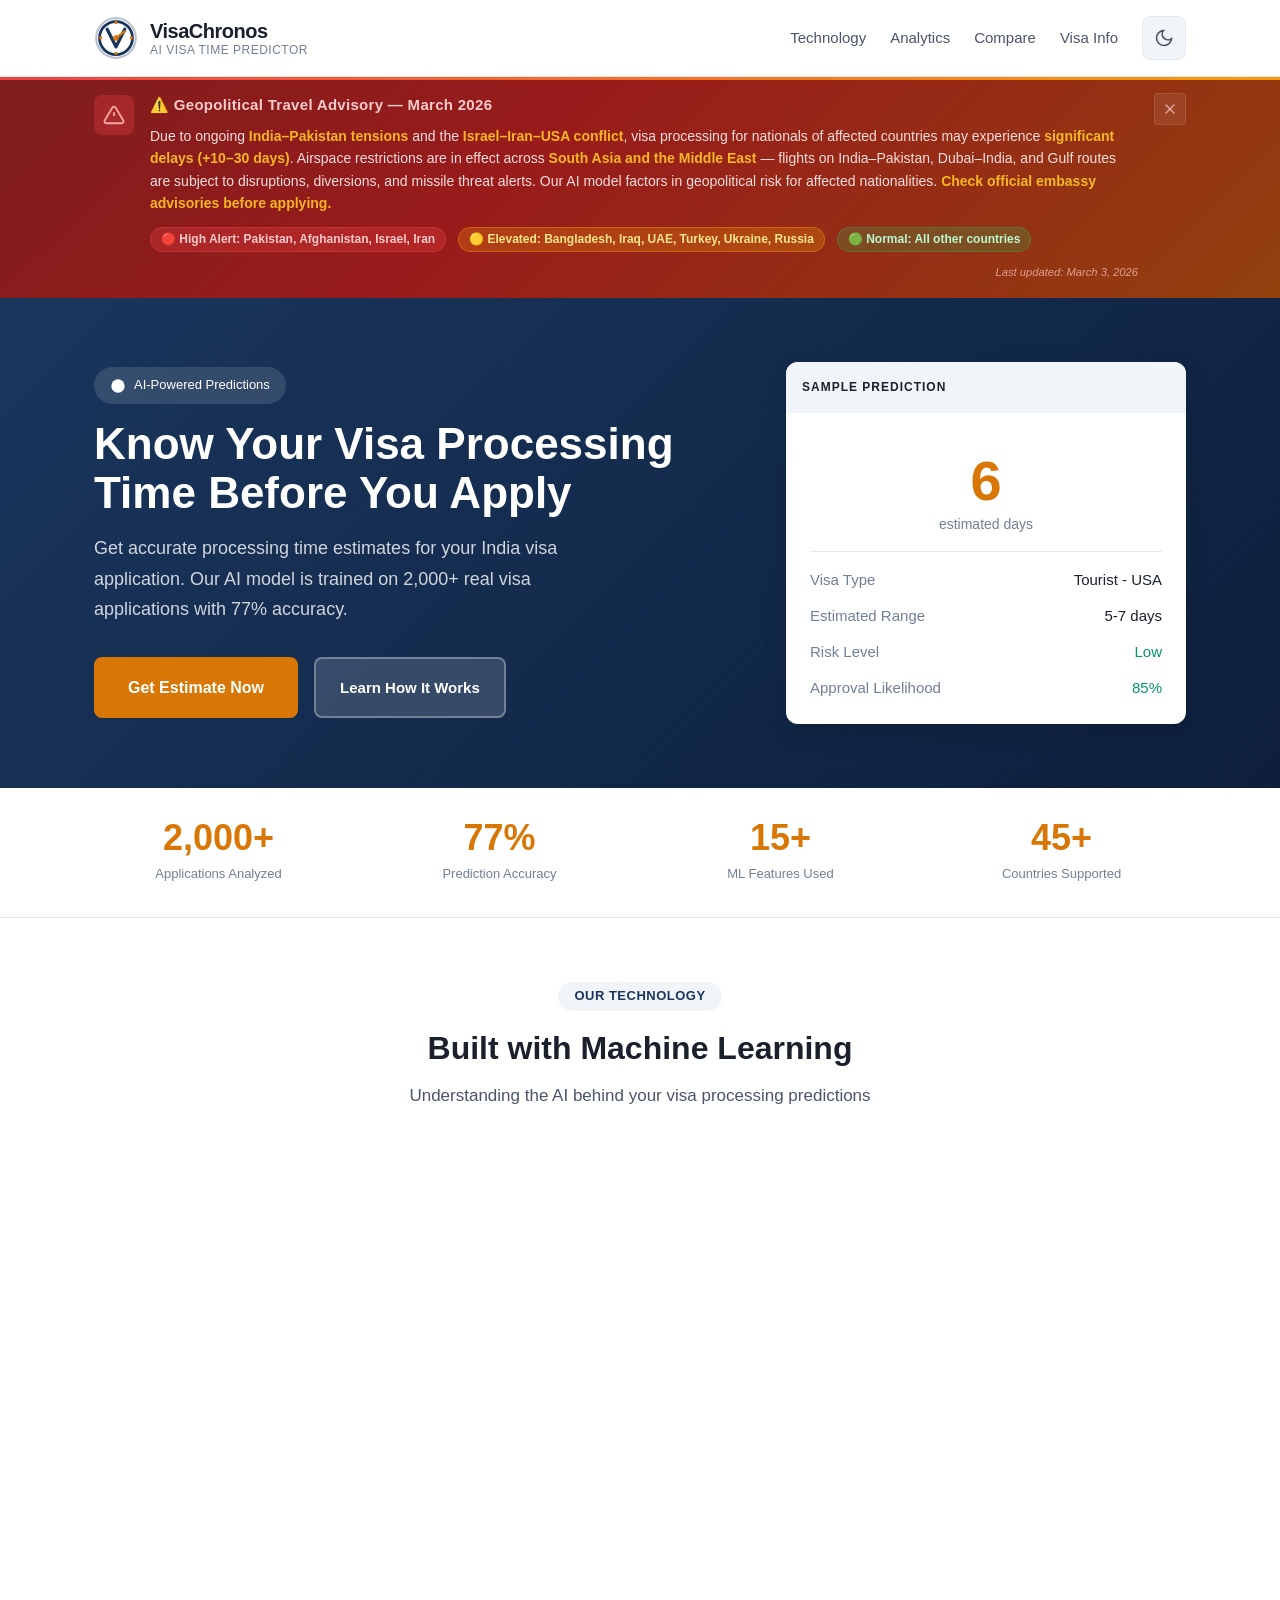
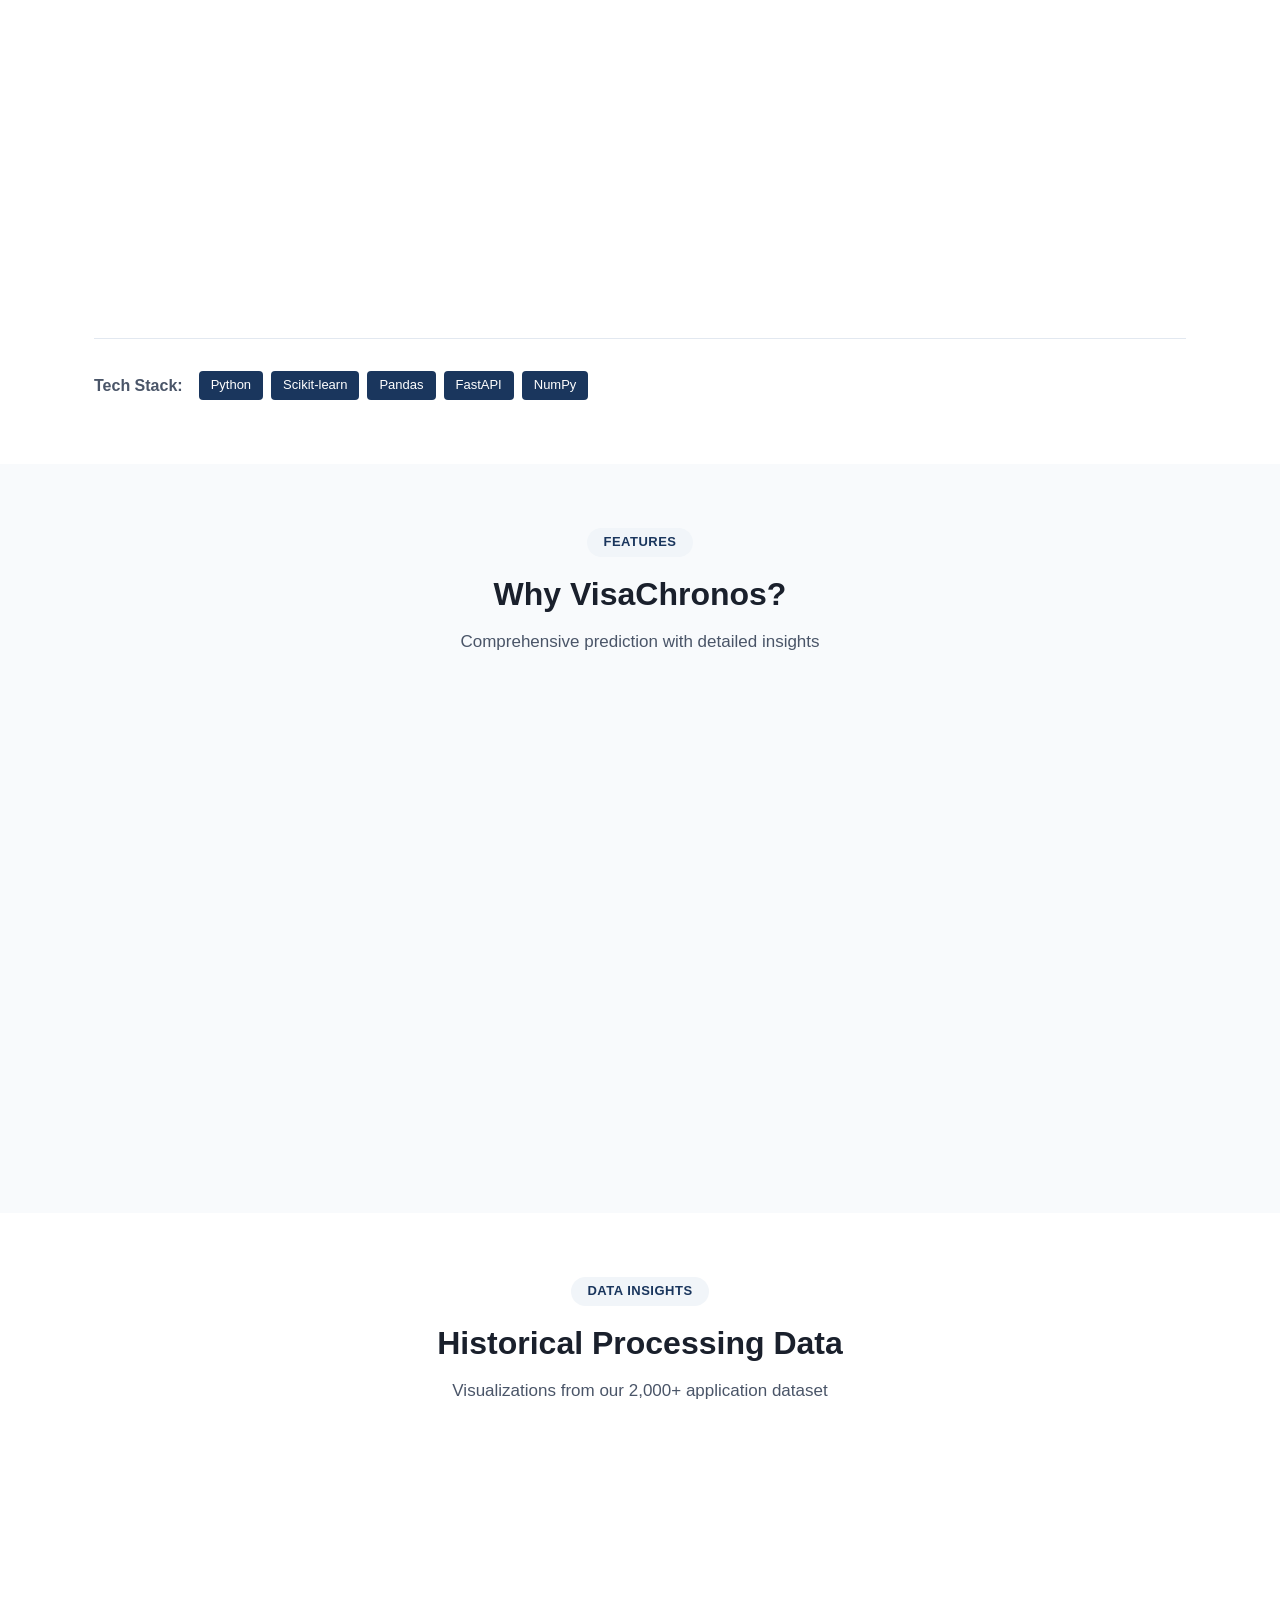
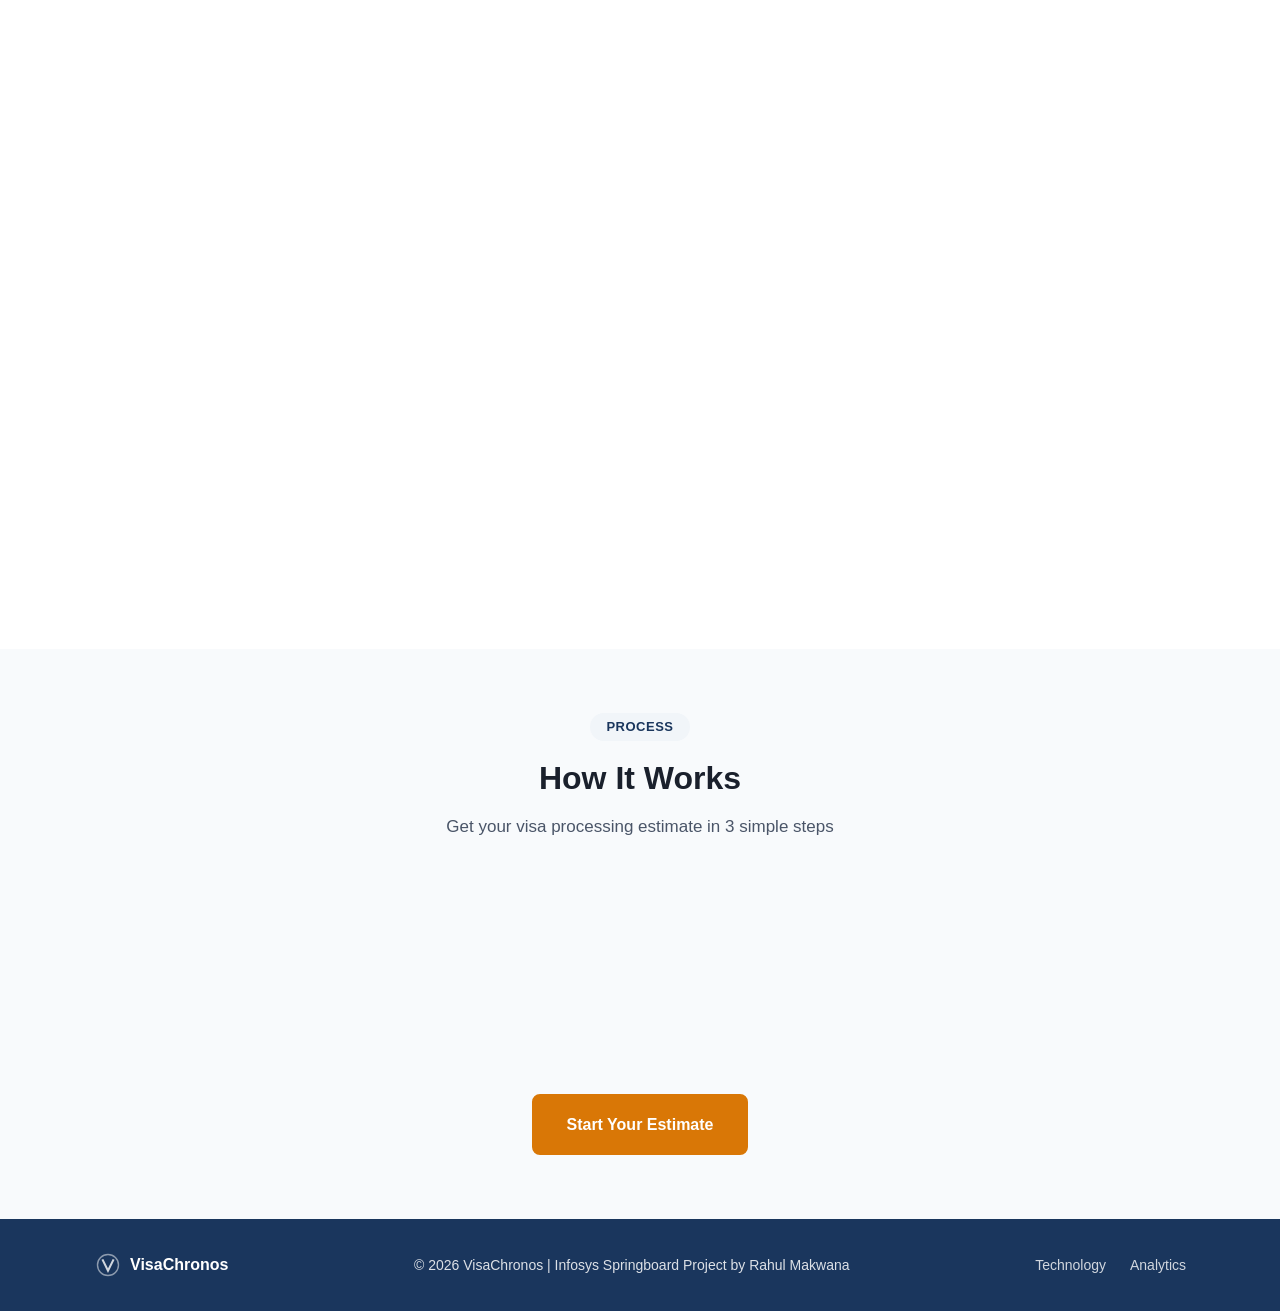
==== commit 5baf928b: "feat: Expand travel advisory with Israel-Iran-USA conflict and Middle East disruptions" ====
--- a/webapp/frontend/index.html
+++ b/webapp/frontend/index.html
@@ -71,18 +71,19 @@
             <div class="travel-advisory__content">
                 <div class="travel-advisory__title">⚠️ Geopolitical Travel Advisory — March 2026</div>
                 <div class="travel-advisory__text">
-                    Due to ongoing <strong>India–Pakistan tensions</strong>, visa processing for Pakistani nationals and
-                    neighboring conflict-zone countries may experience <strong>significant delays (+10–30
-                        days)</strong>.
-                    Airspace restrictions are in effect — flights between India, Pakistan, and affected Gulf routes
-                    (including Dubai–India) are subject to disruptions and diversions.
+                    Due to ongoing <strong>India–Pakistan tensions</strong> and the <strong>Israel–Iran–USA
+                        conflict</strong>, visa processing for nationals of affected countries may experience
+                    <strong>significant delays (+10–30 days)</strong>.
+                    Airspace restrictions are in effect across <strong>South Asia and the Middle East</strong> — flights
+                    on India–Pakistan, Dubai–India, and Gulf routes are subject to disruptions, diversions, and missile
+                    threat alerts.
                     Our AI model factors in geopolitical risk for affected nationalities. <strong>Check official embassy
                         advisories before applying.</strong>
                 </div>
                 <div class="travel-advisory__meta">
-                    <span class="travel-advisory__tag">🔴 High Alert: Pakistan, Afghanistan</span>
-                    <span class="travel-advisory__tag travel-advisory__tag--warn">🟡 Elevated: Bangladesh, Iran,
-                        Iraq</span>
+                    <span class="travel-advisory__tag">🔴 High Alert: Pakistan, Afghanistan, Israel, Iran</span>
+                    <span class="travel-advisory__tag travel-advisory__tag--warn">🟡 Elevated: Bangladesh, Iraq, UAE,
+                        Turkey, Ukraine, Russia</span>
                     <span class="travel-advisory__tag travel-advisory__tag--info">🟢 Normal: All other countries</span>
                     <span class="travel-advisory__updated">Last updated: March 3, 2026</span>
                 </div>
